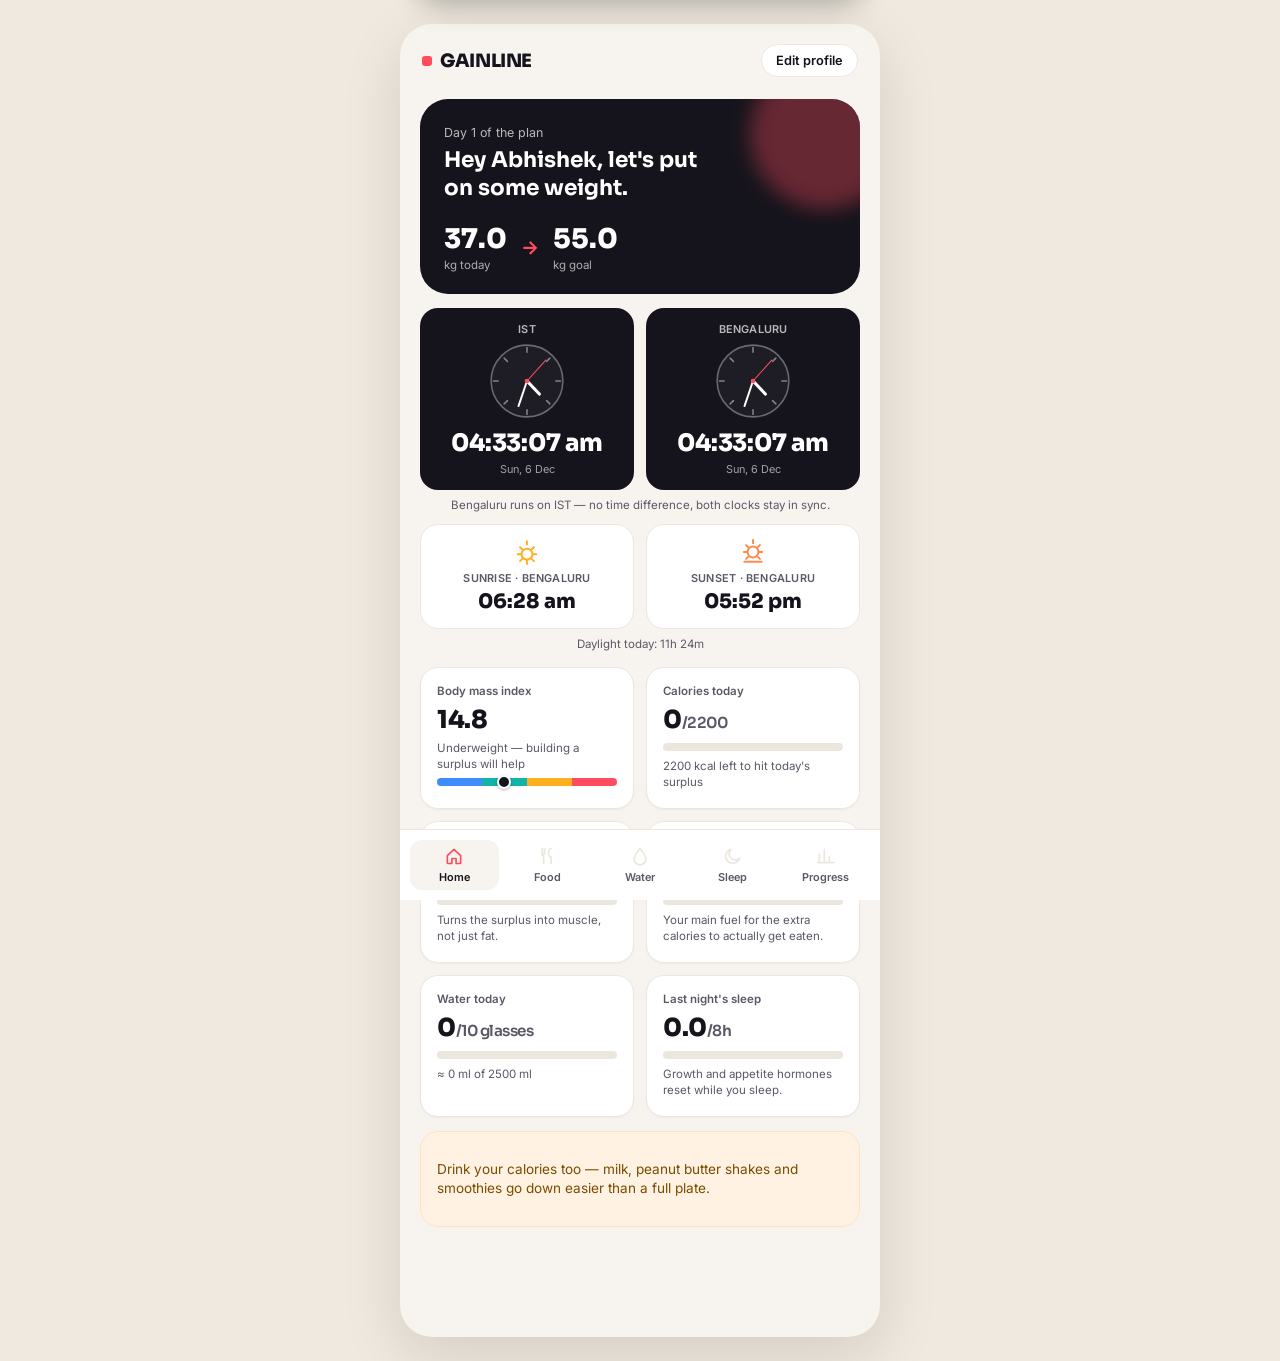
==== index.html @ 3b5839eb "Add files via upload" ====
<!DOCTYPE html>
<html lang="en">
<head>
<meta charset="UTF-8">
<meta name="viewport" content="width=device-width, initial-scale=1.0">
<meta name="theme-color" content="#15141c">
<meta name="description" content="GAINLINE — a weight gain, food, water and sleep tracker.">
<title>GAINLINE — Abhishek's Bulk Up Plan</title>
<link rel="manifest" href="manifest.json">
<link rel="icon" href="icons/icon-192.png">
<link rel="apple-touch-icon" href="icons/icon-192.png">
<link rel="preconnect" href="https://fonts.googleapis.com">
<link href="https://fonts.googleapis.com/css2?family=Sora:wght@400;600;700;800&family=Inter:wght@400;500;600;700&display=swap" rel="stylesheet">
<link rel="stylesheet" href="style.css">
</head>
<body>

<div class="app">

  <!-- Alarm ringing banner -->
  <div class="alarm-toast" id="alarmToast">
    <span id="alarmToastText">Reminder</span>
    <button id="alarmToastDismiss">Dismiss</button>
  </div>

  <!-- Top bar -->
  <header class="topbar">
    <div class="brand">
      <span class="brand-mark">GAINLINE</span>
    </div>
    <button class="edit-profile-btn" id="editProfileBtn" aria-label="Edit profile">Edit profile</button>
  </header>

  <main class="screens">

    <!-- ============ DASHBOARD ============ -->
    <section class="screen active" id="screen-dashboard">

      <div class="hero">
        <div class="hero-text">
          <p class="hero-eyebrow-free">Day <span id="dayStreak">1</span> of the plan</p>
          <h1 id="heroName">Hey Abhishek, let's put on some weight.</h1>
        </div>
        <div class="hero-stat-block">
          <div class="hero-stat">
            <span class="hero-stat-value" id="currentWeightHero">37.0</span>
            <span class="hero-stat-unit">kg today</span>
          </div>
          <div class="hero-stat-arrow">→</div>
          <div class="hero-stat">
            <span class="hero-stat-value" id="targetWeightHero">55.0</span>
            <span class="hero-stat-unit">kg goal</span>
          </div>
        </div>
      </div>

      <div class="clock-row">
        <div class="clock-card">
          <p class="clock-label">IST</p>
          <svg viewBox="0 0 100 100" class="clock-face" id="clockFaceIST">
            <circle cx="50" cy="50" r="46" class="clock-face-ring"/>
            <g class="clock-ticks">
              <line x1="50" y1="7" x2="50" y2="13"/><line x1="50" y1="87" x2="50" y2="93"/>
              <line x1="7" y1="50" x2="13" y2="50"/><line x1="87" y1="50" x2="93" y2="50"/>
              <line x1="20.7" y1="20.7" x2="24.9" y2="24.9"/><line x1="75.1" y1="75.1" x2="79.3" y2="79.3"/>
              <line x1="79.3" y1="20.7" x2="75.1" y2="24.9"/><line x1="24.9" y1="75.1" x2="20.7" y2="79.3"/>
            </g>
            <line x1="50" y1="50" x2="50" y2="27" class="clock-hand clock-hand-hour" id="hourIST"/>
            <line x1="50" y1="50" x2="50" y2="16" class="clock-hand clock-hand-min" id="minIST"/>
            <line x1="50" y1="50" x2="50" y2="14" class="clock-hand clock-hand-sec" id="secIST"/>
            <circle cx="50" cy="50" r="3" class="clock-center"/>
          </svg>
          <p class="clock-value" id="clockIST">--:--:--</p>
          <p class="clock-date" id="clockISTDate">—</p>
        </div>
        <div class="clock-card">
          <p class="clock-label">Bengaluru</p>
          <svg viewBox="0 0 100 100" class="clock-face" id="clockFaceBLR">
            <circle cx="50" cy="50" r="46" class="clock-face-ring"/>
            <g class="clock-ticks">
              <line x1="50" y1="7" x2="50" y2="13"/><line x1="50" y1="87" x2="50" y2="93"/>
              <line x1="7" y1="50" x2="13" y2="50"/><line x1="87" y1="50" x2="93" y2="50"/>
              <line x1="20.7" y1="20.7" x2="24.9" y2="24.9"/><line x1="75.1" y1="75.1" x2="79.3" y2="79.3"/>
              <line x1="79.3" y1="20.7" x2="75.1" y2="24.9"/><line x1="24.9" y1="75.1" x2="20.7" y2="79.3"/>
            </g>
            <line x1="50" y1="50" x2="50" y2="27" class="clock-hand clock-hand-hour" id="hourBLR"/>
            <line x1="50" y1="50" x2="50" y2="16" class="clock-hand clock-hand-min" id="minBLR"/>
            <line x1="50" y1="50" x2="50" y2="14" class="clock-hand clock-hand-sec" id="secBLR"/>
            <circle cx="50" cy="50" r="3" class="clock-center"/>
          </svg>
          <p class="clock-value" id="clockBLR">--:--:--</p>
          <p class="clock-date" id="clockBLRDate">—</p>
        </div>
      </div>
      <p class="clock-note">Bengaluru runs on IST — no time difference, both clocks stay in sync.</p>

      <div class="sun-row">
        <div class="sun-card">
          <svg viewBox="0 0 24 24" class="sun-icon-svg sun-icon-rise" aria-hidden="true">
            <circle cx="12" cy="14" r="5"/>
            <line x1="12" y1="2" x2="12" y2="5"/><line x1="12" y1="20" x2="12" y2="23"/>
            <line x1="3.5" y1="14" x2="6.5" y2="14"/><line x1="17.5" y1="14" x2="20.5" y2="14"/>
            <line x1="5.6" y1="7.6" x2="7.7" y2="9.7"/><line x1="16.3" y1="18.3" x2="18.4" y2="20.4"/>
            <line x1="18.4" y1="7.6" x2="16.3" y2="9.7"/><line x1="7.7" y1="18.3" x2="5.6" y2="20.4"/>
          </svg>
          <p class="sun-label">Sunrise · Bengaluru</p>
          <p class="sun-value" id="sunriseValue">--:--</p>
        </div>
        <div class="sun-card">
          <svg viewBox="0 0 24 24" class="sun-icon-svg sun-icon-set" aria-hidden="true">
            <circle cx="12" cy="12" r="5"/>
            <line x1="12" y1="1" x2="12" y2="4"/>
            <line x1="3.5" y1="12" x2="6.5" y2="12"/><line x1="17.5" y1="12" x2="20.5" y2="12"/>
            <line x1="5.6" y1="5.6" x2="7.7" y2="7.7"/><line x1="16.3" y1="16.3" x2="18.4" y2="18.4"/>
            <line x1="18.4" y1="5.6" x2="16.3" y2="7.7"/><line x1="7.7" y1="16.3" x2="5.6" y2="18.4"/>
            <line x1="4" y1="21" x2="20" y2="21"/>
          </svg>
          <p class="sun-label">Sunset · Bengaluru</p>
          <p class="sun-value" id="sunsetValue">--:--</p>
        </div>
      </div>
      <p class="clock-note">Daylight today: <span id="daylightLength">--</span></p>

      <div class="card-grid">

        <div class="card card-bmi">
          <p class="card-label">Body mass index</p>
          <p class="card-big" id="bmiValue">14.8</p>
          <p class="card-sub" id="bmiCategory">Underweight — building a surplus will help</p>
          <div class="bmi-scale">
            <div class="bmi-scale-marker" id="bmiScaleMarker"></div>
          </div>
        </div>

        <div class="card card-calories">
          <p class="card-label">Calories today</p>
          <p class="card-big"><span id="caloriesEatenToday">0</span><span class="card-big-of">/<span id="calorieGoalDisplay">2300</span></span></p>
          <div class="progress-track">
            <div class="progress-fill fill-coral" id="calorieProgressFill"></div>
          </div>
          <p class="card-sub" id="calorieRemainingText">2300 kcal left to hit today's surplus</p>
        </div>

        <div class="card card-protein">
          <p class="card-label">Protein today</p>
          <p class="card-big"><span id="proteinEatenToday">0</span><span class="card-big-of">/<span id="proteinGoalDisplay">67</span>g</span></p>
          <div class="progress-track">
            <div class="progress-fill fill-yellow" id="proteinProgressFill"></div>
          </div>
          <p class="card-sub">Turns the surplus into muscle, not just fat.</p>
        </div>

        <div class="card card-carbs">
          <p class="card-label">Carbs today</p>
          <p class="card-big"><span id="carbsEatenToday">0</span><span class="card-big-of">/<span id="carbsGoalDisplay">150</span>g</span></p>
          <div class="progress-track">
            <div class="progress-fill fill-blue" id="carbsProgressFill"></div>
          </div>
          <p class="card-sub">Your main fuel for the extra calories to actually get eaten.</p>
        </div>

        <div class="card card-water">
          <p class="card-label">Water today</p>
          <p class="card-big"><span id="waterCountToday">0</span><span class="card-big-of">/<span id="waterGoalDisplay">10</span> glasses</span></p>
          <div class="progress-track">
            <div class="progress-fill fill-teal" id="waterProgressFill"></div>
          </div>
          <p class="card-sub">≈ <span id="waterMlToday">0</span> ml of <span id="waterGoalMl">2500</span> ml</p>
        </div>

        <div class="card card-sleep">
          <p class="card-label">Last night's sleep</p>
          <p class="card-big"><span id="sleepHoursToday">0.0</span><span class="card-big-of">/<span id="sleepGoalDisplay">8</span>h</span></p>
          <div class="progress-track">
            <div class="progress-fill fill-purple" id="sleepProgressFill"></div>
          </div>
          <p class="card-sub">Growth and appetite hormones reset while you sleep.</p>
        </div>

      </div>

      <div class="tip-strip" id="tipStrip">
        <p id="tipText">Small appetite, frequent plate: aim for 5–6 smaller meals instead of 3 big ones today.</p>
      </div>

    </section>

    <!-- ============ FOOD ============ -->
    <section class="screen" id="screen-food">
      <h2 class="screen-title">Food tracker</h2>
      <p class="screen-sub">Log every meal and snack — surplus adds up in small bites.</p>

      <form class="log-form" id="foodForm">
        <input type="text" id="foodName" placeholder="What did you eat?" required maxlength="60">
        <div class="log-form-row">
          <input type="number" id="foodCalories" placeholder="Calories" min="0" required>
          <input type="number" id="foodProtein" placeholder="Protein (g)" min="0">
          <input type="number" id="foodCarbs" placeholder="Carbs (g)" min="0">
        </div>
        <button type="submit" class="btn-primary">Add to today's log</button>
      </form>

      <div class="progress-track big-track">
        <div class="progress-fill fill-coral" id="foodScreenProgressFill"></div>
      </div>
      <p class="screen-progress-label"><span id="foodScreenEaten">0</span> of <span id="foodScreenGoal">2300</span> kcal · <span id="foodScreenProtein">0</span>g protein · <span id="foodScreenCarbs">0</span>g carbs</p>

      <ul class="entry-list" id="foodEntryList">
        <li class="empty-state">Nothing logged yet today. Add your first meal above.</li>
      </ul>

      <div class="alarm-block">
        <div class="alarm-block-head">
          <h3>Meal reminder</h3>
          <label class="switch">
            <input type="checkbox" id="foodAlarmEnabled">
            <span class="switch-track"></span>
          </label>
        </div>
        <p class="alarm-block-sub">Get a nudge if you haven't logged a meal in a while.</p>
        <input type="time" id="foodAlarmTime" class="alarm-time-input">
      </div>
    </section>

    <!-- ============ WATER ============ -->
    <section class="screen" id="screen-water">
      <h2 class="screen-title">Water tracker</h2>
      <p class="screen-sub">One glass = 250 ml. Tap to log as you drink.</p>

      <div class="water-dial">
        <svg viewBox="0 0 200 200" class="water-ring">
          <circle cx="100" cy="100" r="88" class="water-ring-track"/>
          <circle cx="100" cy="100" r="88" class="water-ring-fill" id="waterRingFill"/>
        </svg>
        <div class="water-dial-center">
          <span class="water-dial-count" id="waterDialCount">0</span>
          <span class="water-dial-goal">of <span id="waterDialGoal">10</span> glasses</span>
        </div>
      </div>

      <div class="water-buttons">
        <button class="btn-round" id="waterMinus" aria-label="Remove a glass">–</button>
        <button class="btn-primary btn-water-add" id="waterPlus">+ Add a glass</button>
        <button class="btn-round" id="waterUndo" aria-label="Undo last">↺</button>
      </div>

      <div class="glass-grid" id="glassGrid"></div>

      <div class="alarm-block">
        <div class="alarm-block-head">
          <h3>Water reminder</h3>
          <label class="switch">
            <input type="checkbox" id="waterAlarmEnabled">
            <span class="switch-track"></span>
          </label>
        </div>
        <p class="alarm-block-sub">Repeats every N hours while the app is open.</p>
        <div class="log-form-row">
          <input type="number" id="waterAlarmInterval" class="alarm-time-input" min="1" max="6" value="2">
          <span class="alarm-suffix">hours</span>
        </div>
      </div>
    </section>

    <!-- ============ SLEEP ============ -->
    <section class="screen" id="screen-sleep">
      <h2 class="screen-title">Sleep tracker</h2>
      <p class="screen-sub">Log last night's sleep — recovery drives appetite and growth.</p>

      <form class="log-form log-form-inline" id="sleepForm">
        <input type="time" id="sleepBedtime" required>
        <input type="time" id="sleepWaketime" required>
        <button type="submit" class="btn-primary">Log</button>
      </form>

      <div class="progress-track big-track">
        <div class="progress-fill fill-purple" id="sleepScreenProgressFill"></div>
      </div>
      <p class="screen-progress-label"><span id="sleepScreenHours">0.0</span>h of <span id="sleepScreenGoal">8</span>h goal — last night</p>

      <ul class="entry-list" id="sleepEntryList"></ul>

      <div class="alarm-block">
        <div class="alarm-block-head">
          <h3>Bedtime alarm</h3>
          <label class="switch">
            <input type="checkbox" id="bedtimeAlarmEnabled">
            <span class="switch-track"></span>
          </label>
        </div>
        <input type="time" id="bedtimeAlarmTime" class="alarm-time-input">
      </div>

      <div class="alarm-block">
        <div class="alarm-block-head">
          <h3>Wake alarm</h3>
          <label class="switch">
            <input type="checkbox" id="wakeAlarmEnabled">
            <span class="switch-track"></span>
          </label>
        </div>
        <input type="time" id="wakeAlarmTime" class="alarm-time-input">
      </div>
    </section>

    <!-- ============ PROGRESS ============ -->
    <section class="screen" id="screen-progress">
      <h2 class="screen-title">Weight progress</h2>
      <p class="screen-sub">Weigh in first thing in the morning, same conditions each time.</p>

      <form class="log-form log-form-inline" id="weightForm">
        <input type="number" id="weightInput" placeholder="Today's weight (kg)" step="0.1" min="20" max="200" required>
        <button type="submit" class="btn-primary">Log weight</button>
      </form>

      <div class="chart-card">
        <svg viewBox="0 0 320 160" class="weight-chart" id="weightChart"></svg>
      </div>

      <div class="progress-summary" id="progressSummary"></div>

      <ul class="entry-list" id="weightEntryList"></ul>
    </section>

  </main>

  <nav class="bottomnav">
    <button class="nav-item active" data-screen="dashboard">
      <svg class="nav-icon" viewBox="0 0 24 24"><path d="M4 11.5 12 4l8 7.5V20a1 1 0 0 1-1 1h-4.5v-6h-5v6H5a1 1 0 0 1-1-1z"/></svg>
      <span>Home</span>
    </button>
    <button class="nav-item" data-screen="food">
      <svg class="nav-icon" viewBox="0 0 24 24"><path d="M6 3v7a2 2 0 0 0 2 2v9M6 3v7M9 3v7M6 10h3M17 3c-1.7 0-3 2-3 5s1.3 5 3 5v8"/></svg>
      <span>Food</span>
    </button>
    <button class="nav-item" data-screen="water">
      <svg class="nav-icon" viewBox="0 0 24 24"><path d="M12 3S5 11 5 15.5A7 7 0 0 0 19 15.5C19 11 12 3 12 3Z"/></svg>
      <span>Water</span>
    </button>
    <button class="nav-item" data-screen="sleep">
      <svg class="nav-icon" viewBox="0 0 24 24"><path d="M20 14.5A8.5 8.5 0 1 1 9.5 4a7 7 0 0 0 10.5 10.5Z"/></svg>
      <span>Sleep</span>
    </button>
    <button class="nav-item" data-screen="progress">
      <svg class="nav-icon" viewBox="0 0 24 24"><path d="M4 20V10M10 20V4M16 20v-7M22 20H2"/></svg>
      <span>Progress</span>
    </button>
  </nav>

</div>

<!-- ============ EDIT PROFILE MODAL ============ -->
<div class="modal-backdrop" id="modalBackdrop">
  <div class="modal">
    <h3>Edit your profile</h3>
    <form id="profileForm">
      <label>Name
        <input type="text" id="pName" required>
      </label>
      <label>Age
        <input type="number" id="pAge" min="10" max="100" required>
      </label>
      <label>Height (cm)
        <input type="number" id="pHeight" min="100" max="230" required>
      </label>
      <label>Current weight (kg)
        <input type="number" id="pWeight" step="0.1" min="20" max="200" required>
      </label>
      <label>Target weight (kg)
        <input type="number" id="pTarget" step="0.1" min="20" max="200" required>
      </label>
      <label>Sleep goal (hours)
        <input type="number" id="pSleepGoal" step="0.5" min="4" max="12" required>
      </label>
      <label>Activity level
        <select id="pActivity">
          <option value="1.2">Sedentary — desk job, little exercise</option>
          <option value="1.375" selected>Light — a few gym sessions a week</option>
          <option value="1.55">Moderate — training most days</option>
        </select>
      </label>
      <div class="modal-actions">
        <button type="button" class="btn-secondary" id="cancelProfileBtn">Cancel</button>
        <button type="submit" class="btn-primary">Save</button>
      </div>
    </form>
  </div>
</div>

<script src="app.js"></script>
</body>
</html>
---- style.css ----
/* ===== Tokens ===== */
:root{
  --ink:#15141c;
  --ink-soft:#5a5866;
  --paper:#f7f4ef;
  --card:#ffffff;
  --coral:#ff4d5e;
  --coral-dark:#e23349;
  --yellow:#ffb020;
  --teal:#12b3a8;
  --line:#ece7de;
  --radius-lg:28px;
  --radius-md:18px;
  --radius-sm:12px;
  --shadow-card: 0 1px 2px rgba(21,20,28,.04);
  font-size:16px;
}

*{box-sizing:border-box;}
html,body{margin:0;padding:0;}
body{
  background:var(--paper);
  color:var(--ink);
  font-family:'Inter',sans-serif;
  -webkit-font-smoothing:antialiased;
}
h1,h2,h3{font-family:'Sora',sans-serif;margin:0;}
button{font-family:inherit;cursor:pointer;}
input,select{font-family:inherit;}

.app{
  max-width:480px;
  margin:0 auto;
  min-height:100vh;
  background:var(--paper);
  display:flex;
  flex-direction:column;
  position:relative;
}

/* ===== Top bar ===== */
.topbar{
  display:flex;
  align-items:center;
  justify-content:space-between;
  padding:20px 22px 8px;
}
.brand-mark{
  font-family:'Sora',sans-serif;
  font-weight:800;
  font-size:1.15rem;
  letter-spacing:-0.02em;
  color:var(--ink);
}
.brand-mark::before{
  content:"";
  display:inline-block;
  width:10px;height:10px;
  background:var(--coral);
  border-radius:3px;
  margin-right:8px;
  transform:translateY(-1px);
}
.edit-profile-btn{
  background:var(--card);
  border:1px solid var(--line);
  color:var(--ink);
  font-size:.8rem;
  font-weight:600;
  padding:8px 14px;
  border-radius:999px;
}

/* ===== Screens ===== */
.screens{flex:1;padding:8px 20px 110px;}
.screen{display:none;}
.screen.active{display:block;animation:fadeIn .25s ease;}
@keyframes fadeIn{from{opacity:0;transform:translateY(6px);}to{opacity:1;transform:translateY(0);}}

.screen-title{font-size:1.5rem;font-weight:700;letter-spacing:-0.02em;margin-top:14px;}
.screen-sub{color:var(--ink-soft);font-size:.9rem;margin:6px 0 18px;line-height:1.4;}

/* ===== Hero ===== */
.hero{
  background:var(--ink);
  color:#fff;
  border-radius:var(--radius-lg);
  padding:26px 24px 22px;
  margin-top:6px;
  position:relative;
  overflow:hidden;
}
.hero::after{
  content:"";
  position:absolute;
  right:-40px;top:-40px;
  width:150px;height:150px;
  background:var(--coral);
  border-radius:50%;
  opacity:.35;
  filter:blur(10px);
}
.hero-eyebrow-free{
  font-size:.78rem;
  color:#ffffffb3;
  margin:0 0 6px;
}
.hero-text h1{
  font-size:1.35rem;
  line-height:1.3;
  font-weight:700;
  max-width:260px;
  position:relative;
}
.hero-stat-block{
  display:flex;
  align-items:center;
  gap:14px;
  margin-top:20px;
  position:relative;
}
.hero-stat{display:flex;flex-direction:column;}
.hero-stat-value{font-family:'Sora',sans-serif;font-size:1.7rem;font-weight:800;}
.hero-stat-unit{font-size:.72rem;color:#ffffffa6;margin-top:2px;}
.hero-stat-arrow{color:var(--coral);font-size:1.2rem;font-weight:700;}

/* ===== Card grid ===== */
.card-grid{
  display:grid;
  grid-template-columns:1fr 1fr;
  gap:12px;
  margin-top:16px;
}
.card{
  background:var(--card);
  border-radius:var(--radius-md);
  padding:16px 16px 18px;
  box-shadow:var(--shadow-card);
  border:1px solid var(--line);
}
.card-label{font-size:.72rem;color:var(--ink-soft);font-weight:600;margin:0 0 6px;}
.card-big{
  font-family:'Sora',sans-serif;
  font-size:1.55rem;
  font-weight:800;
  margin:0 0 6px;
  letter-spacing:-0.02em;
}
.card-big-of{font-size:.95rem;font-weight:600;color:var(--ink-soft);}
.card-sub{font-size:.72rem;color:var(--ink-soft);margin:0;line-height:1.35;}

.progress-track{
  height:8px;
  background:var(--line);
  border-radius:99px;
  overflow:hidden;
  margin:8px 0 8px;
}
.progress-fill{height:100%;border-radius:99px;width:0%;transition:width .4s ease;}
.fill-coral{background:var(--coral);}
.fill-yellow{background:var(--yellow);}
.fill-teal{background:var(--teal);}

.bmi-scale{
  position:relative;
  height:8px;
  border-radius:99px;
  background:linear-gradient(90deg,#3f8cff 0 25%, var(--teal) 25% 50%, var(--yellow) 50% 75%, var(--coral) 75% 100%);
  margin-top:6px;
}
.bmi-scale-marker{
  position:absolute;
  top:-3px;
  width:14px;height:14px;
  background:var(--ink);
  border:2px solid #fff;
  border-radius:50%;
  transform:translateX(-50%);
  box-shadow:0 1px 3px rgba(0,0,0,.3);
}

.tip-strip{
  margin-top:14px;
  background:#fff2e2;
  border:1px solid #ffe3bd;
  border-radius:var(--radius-md);
  padding:14px 16px;
  font-size:.85rem;
  color:#7a4c00;
  line-height:1.4;
}

/* ===== Forms ===== */
.log-form{
  background:var(--card);
  border:1px solid var(--line);
  border-radius:var(--radius-md);
  padding:16px;
  display:flex;
  flex-direction:column;
  gap:10px;
  margin-bottom:8px;
}
.log-form-inline{flex-direction:row;align-items:stretch;}
.log-form-row{display:flex;gap:10px;}
.log-form input, .log-form select{
  border:1px solid var(--line);
  background:var(--paper);
  border-radius:var(--radius-sm);
  padding:12px 14px;
  font-size:.9rem;
  color:var(--ink);
  width:100%;
}
.log-form input:focus, .log-form select:focus{outline:2px solid var(--coral);outline-offset:1px;}

.btn-primary{
  background:var(--ink);
  color:#fff;
  border:none;
  border-radius:999px;
  padding:13px 20px;
  font-weight:700;
  font-size:.9rem;
  transition:transform .12s ease, background .12s ease;
}
.btn-primary:hover{background:var(--coral-dark);}
.btn-primary:active{transform:scale(.97);}
.btn-secondary{
  background:transparent;
  border:1px solid var(--line);
  color:var(--ink);
  border-radius:999px;
  padding:13px 20px;
  font-weight:600;
  font-size:.9rem;
}

.screen-progress-label{font-size:.78rem;color:var(--ink-soft);margin:0 0 18px;}
.big-track{height:10px;}

/* ===== Entry list ===== */
.entry-list{list-style:none;margin:0;padding:0;display:flex;flex-direction:column;gap:8px;}
.entry-row{
  background:var(--card);
  border:1px solid var(--line);
  border-radius:var(--radius-sm);
  padding:12px 14px;
  display:flex;
  align-items:center;
  justify-content:space-between;
}
.entry-name{font-weight:600;font-size:.88rem;}
.entry-meta{font-size:.75rem;color:var(--ink-soft);margin-top:2px;}
.entry-remove{
  background:none;border:none;color:var(--ink-soft);font-size:1.1rem;
  padding:4px 8px;line-height:1;
}
.entry-remove:hover{color:var(--coral);}
.empty-state{
  text-align:center;
  color:var(--ink-soft);
  font-size:.85rem;
  padding:28px 10px;
  border:1px dashed var(--line);
  border-radius:var(--radius-md);
}

/* ===== Water screen ===== */
.water-dial{
  position:relative;
  width:200px;height:200px;
  margin:14px auto 20px;
}
.water-ring{width:100%;height:100%;transform:rotate(-90deg);}
.water-ring-track{fill:none;stroke:var(--line);stroke-width:14;}
.water-ring-fill{
  fill:none;stroke:var(--teal);stroke-width:14;stroke-linecap:round;
  stroke-dasharray:552.9;
  stroke-dashoffset:552.9;
  transition:stroke-dashoffset .4s ease;
}
.water-dial-center{
  position:absolute;inset:0;
  display:flex;flex-direction:column;align-items:center;justify-content:center;
}
.water-dial-count{font-family:'Sora',sans-serif;font-size:2.4rem;font-weight:800;}
.water-dial-goal{font-size:.8rem;color:var(--ink-soft);}

.water-buttons{
  display:flex;align-items:center;gap:10px;
  margin-bottom:20px;
}
.btn-round{
  width:46px;height:46px;flex:none;
  border-radius:50%;
  border:1px solid var(--line);
  background:var(--card);
  font-size:1.2rem;
  font-weight:700;
  color:var(--ink);
}
.btn-water-add{flex:1;background:var(--teal);}
.btn-water-add:hover{background:#0e968c;}

.glass-grid{
  display:grid;
  grid-template-columns:repeat(5,1fr);
  gap:8px;
}
.glass-cell{
  aspect-ratio:1;
  border-radius:10px;
  border:1.5px solid var(--line);
  background:var(--card);
}
.glass-cell.filled{
  background:var(--teal);
  border-color:var(--teal);
}

/* ===== Progress screen ===== */
.chart-card{
  background:var(--card);
  border:1px solid var(--line);
  border-radius:var(--radius-md);
  padding:14px;
  margin-bottom:14px;
}
.weight-chart{width:100%;height:auto;display:block;}
.progress-summary{
  display:flex;
  gap:10px;
  margin-bottom:16px;
}
.summary-pill{
  flex:1;
  background:var(--card);
  border:1px solid var(--line);
  border-radius:var(--radius-sm);
  padding:12px;
  text-align:center;
}
.summary-pill .val{font-family:'Sora',sans-serif;font-weight:800;font-size:1.1rem;display:block;}
.summary-pill .lab{font-size:.68rem;color:var(--ink-soft);}

/* ===== Bottom nav ===== */
.bottomnav{
  position:fixed;
  bottom:0;left:0;right:0;
  max-width:480px;
  margin:0 auto;
  background:var(--card);
  border-top:1px solid var(--line);
  display:flex;
  padding:10px 10px calc(10px + env(safe-area-inset-bottom));
  gap:4px;
}
.nav-item{
  flex:1;
  background:none;
  border:none;
  display:flex;
  flex-direction:column;
  align-items:center;
  gap:4px;
  padding:6px 0;
  color:var(--ink-soft);
  font-size:.68rem;
  font-weight:600;
  border-radius:var(--radius-sm);
}
.nav-item .nav-icon{width:20px;height:20px;fill:none;stroke:var(--line);stroke-width:2;stroke-linecap:round;stroke-linejoin:round;}
.nav-item.active{color:var(--ink);background:var(--paper);}
.nav-item.active .nav-icon{stroke:var(--coral);}

/* ===== Modal ===== */
.modal-backdrop{
  position:fixed;inset:0;
  background:rgba(21,20,28,.5);
  display:none;
  align-items:flex-end;
  justify-content:center;
  z-index:50;
}
.modal-backdrop.open{display:flex;}
.modal{
  background:#fff;
  width:100%;
  max-width:480px;
  border-radius:24px 24px 0 0;
  padding:24px 22px 30px;
  max-height:88vh;
  overflow-y:auto;
}
.modal h3{font-size:1.15rem;margin-bottom:16px;}
.modal form{display:flex;flex-direction:column;gap:12px;}
.modal label{
  font-size:.75rem;
  font-weight:600;
  color:var(--ink-soft);
  display:flex;
  flex-direction:column;
  gap:5px;
}
.modal input, .modal select{
  border:1px solid var(--line);
  border-radius:var(--radius-sm);
  padding:11px 13px;
  font-size:.9rem;
  color:var(--ink);
}
.modal-actions{display:flex;gap:10px;margin-top:6px;}
.modal-actions .btn-secondary,.modal-actions .btn-primary{flex:1;}

@media (min-width:520px){
  .app{margin-top:24px;margin-bottom:24px;border-radius:32px;box-shadow:0 20px 60px rgba(21,20,28,.12);min-height:auto;overflow:hidden;}
  body{display:flex;justify-content:center;background:#efe9df;}
}

/* ===== Clock ===== */
.clock-row{
  display:grid;
  grid-template-columns:1fr 1fr;
  gap:12px;
  margin-top:14px;
}
.clock-card{
  background:var(--ink);
  color:#fff;
  border-radius:var(--radius-md);
  padding:14px 16px;
  text-align:center;
}
.clock-label{font-size:.68rem;color:#ffffffb3;margin:0 0 6px;font-weight:600;letter-spacing:.02em;text-transform:uppercase;}
.clock-value{font-family:'Sora',sans-serif;font-size:1.5rem;font-weight:800;margin:0;letter-spacing:-0.01em;}
.clock-date{font-size:.68rem;color:#ffffff99;margin:4px 0 0;}
.clock-note{
  font-size:.72rem;
  color:var(--ink-soft);
  text-align:center;
  margin:8px 0 0;
}

/* extra fills */
.fill-blue{background:#3f8cff;}
.fill-purple{background:#8b5cf6;}

/* ===== Alarm settings block ===== */
.alarm-block{
  background:var(--card);
  border:1px solid var(--line);
  border-radius:var(--radius-md);
  padding:16px;
  margin-top:14px;
}
.alarm-block-head{
  display:flex;
  align-items:center;
  justify-content:space-between;
}
.alarm-block-head h3{font-size:.95rem;font-weight:700;}
.alarm-block-sub{font-size:.75rem;color:var(--ink-soft);margin:6px 0 12px;}
.alarm-time-input{
  border:1px solid var(--line);
  background:var(--paper);
  border-radius:var(--radius-sm);
  padding:11px 13px;
  font-size:.9rem;
  color:var(--ink);
  width:100%;
  margin-top:10px;
}
.alarm-suffix{
  display:flex;
  align-items:center;
  font-size:.8rem;
  color:var(--ink-soft);
  white-space:nowrap;
  padding-right:4px;
}

/* Toggle switch */
.switch{position:relative;display:inline-block;width:44px;height:26px;flex:none;}
.switch input{opacity:0;width:0;height:0;}
.switch-track{
  position:absolute;inset:0;
  background:var(--line);
  border-radius:99px;
  transition:background .2s ease;
  cursor:pointer;
}
.switch-track::before{
  content:"";
  position:absolute;
  height:20px;width:20px;
  left:3px;top:3px;
  background:#fff;
  border-radius:50%;
  transition:transform .2s ease;
  box-shadow:0 1px 3px rgba(0,0,0,.25);
}
.switch input:checked + .switch-track{background:var(--teal);}
.switch input:checked + .switch-track::before{transform:translateX(18px);}

/* ===== Alarm toast ===== */
.alarm-toast{
  position:fixed;
  top:14px;left:50%;
  transform:translateX(-50%) translateY(-140%);
  max-width:440px;
  width:calc(100% - 32px);
  background:var(--ink);
  color:#fff;
  border-radius:var(--radius-md);
  padding:14px 16px;
  display:flex;
  align-items:center;
  justify-content:space-between;
  gap:12px;
  box-shadow:0 12px 30px rgba(0,0,0,.3);
  z-index:100;
  transition:transform .3s ease;
  border-left:4px solid var(--coral);
}
.alarm-toast.show{transform:translateX(-50%) translateY(0);}
.alarm-toast span{font-size:.85rem;font-weight:600;}
.alarm-toast button{
  background:var(--coral);
  color:#fff;
  border:none;
  border-radius:99px;
  padding:8px 14px;
  font-size:.75rem;
  font-weight:700;
  flex:none;
}

/* ===== Sun timings ===== */
.sun-row{
  display:grid;
  grid-template-columns:1fr 1fr;
  gap:12px;
  margin-top:12px;
}
.sun-card{
  background:var(--card);
  border:1px solid var(--line);
  border-radius:var(--radius-md);
  padding:14px 16px;
  text-align:center;
}
.sun-icon{font-size:1.2rem;margin:0 0 4px;}
.sun-label{font-size:.68rem;color:var(--ink-soft);font-weight:600;margin:0 0 4px;text-transform:uppercase;letter-spacing:.02em;}
.sun-value{font-family:'Sora',sans-serif;font-size:1.25rem;font-weight:800;margin:0;color:var(--ink);}

/* ===== Analog clock faces ===== */
.clock-face{width:78px;height:78px;margin:2px auto 8px;display:block;}
.clock-face-ring{fill:rgba(255,255,255,.04);stroke:rgba(255,255,255,.35);stroke-width:2;}
.clock-ticks line{stroke:rgba(255,255,255,.45);stroke-width:2;stroke-linecap:round;}
.clock-hand{stroke-linecap:round;transform-origin:50px 50px;}
.clock-hand-hour{stroke:#fff;stroke-width:4;}
.clock-hand-min{stroke:#fff;stroke-width:2.5;}
.clock-hand-sec{stroke:var(--coral);stroke-width:1.4;}
.clock-center{fill:var(--coral);}

/* ===== Sun icons (SVG) ===== */
.sun-icon-svg{
  width:26px;height:26px;
  margin:0 auto 6px;
  display:block;
  fill:none;
  stroke-width:1.8;
  stroke-linecap:round;
}
.sun-icon-rise{stroke:#ffb020;}
.sun-icon-set{stroke:#ff8a4d;}
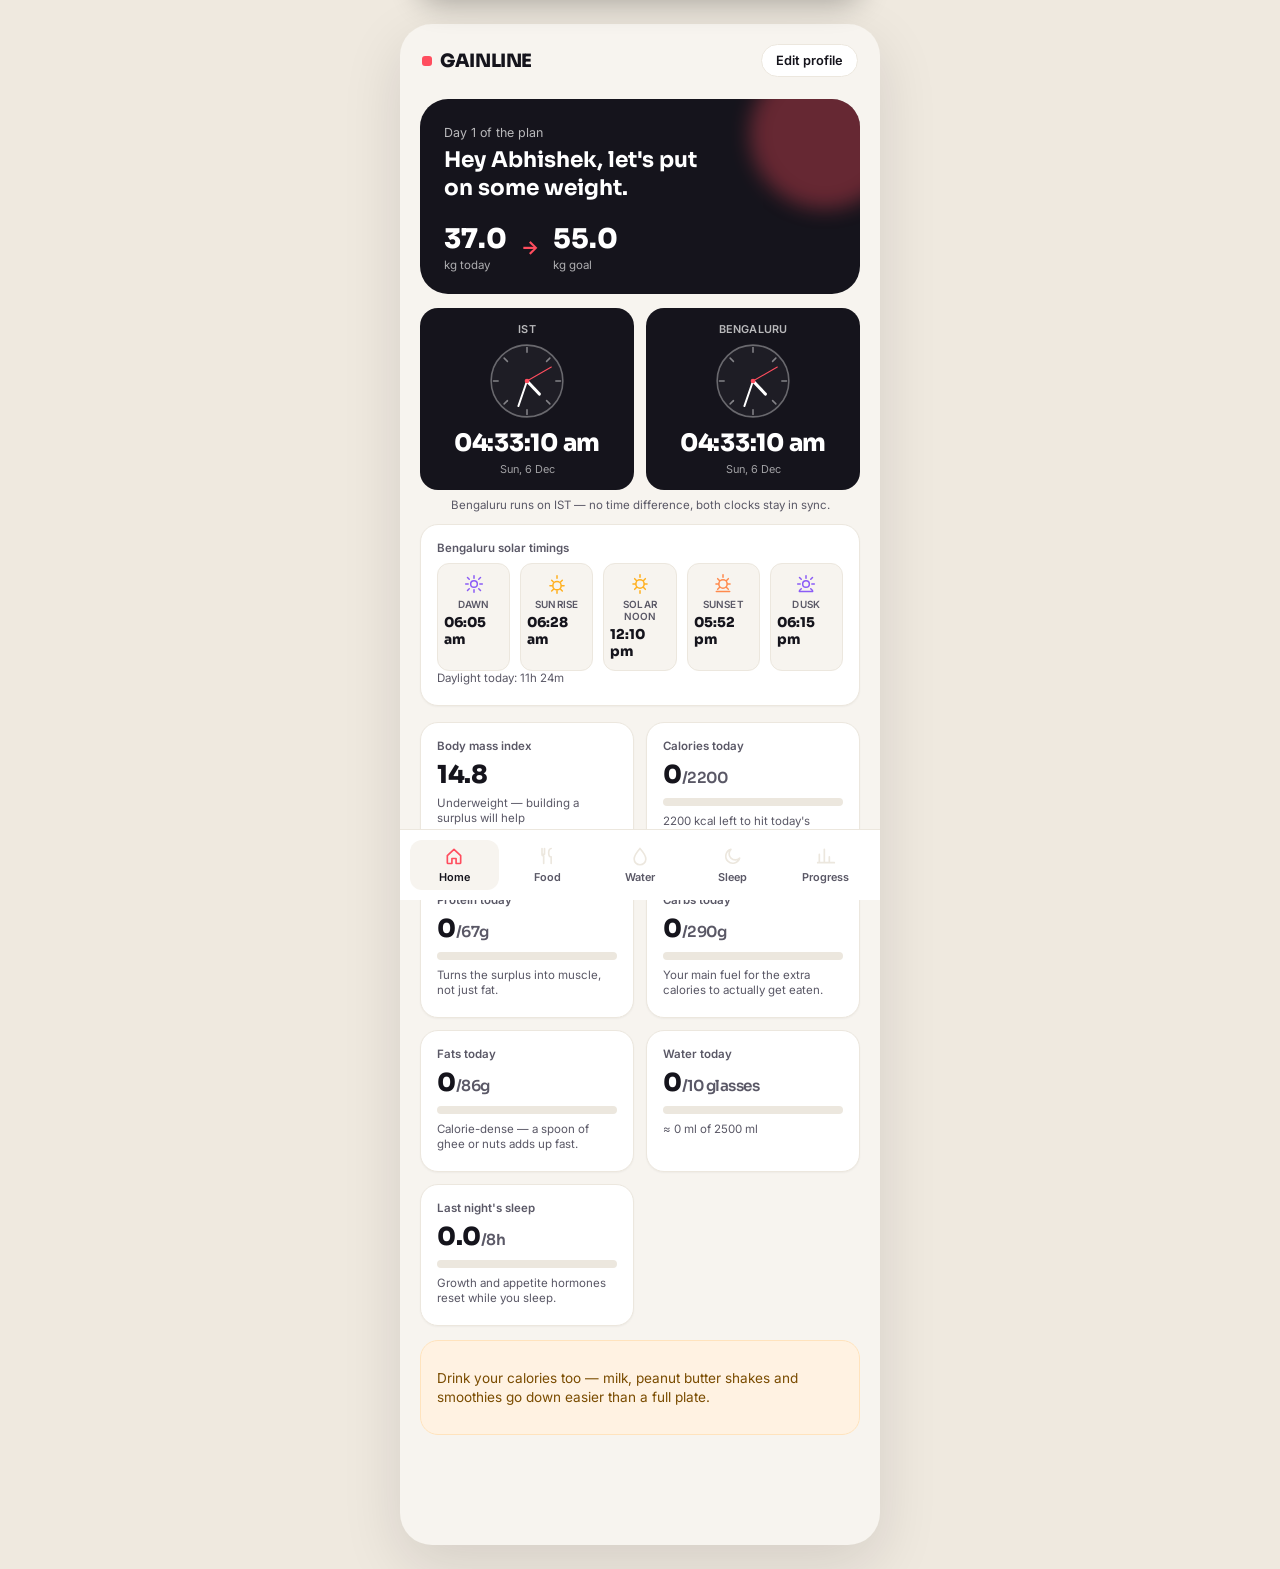
==== commit 54f96836: "Add files via upload" ====
--- a/index.html
+++ b/index.html
@@ -94,32 +94,37 @@
       </div>
       <p class="clock-note">Bengaluru runs on IST — no time difference, both clocks stay in sync.</p>
 
-      <div class="sun-row">
-        <div class="sun-card">
-          <svg viewBox="0 0 24 24" class="sun-icon-svg sun-icon-rise" aria-hidden="true">
-            <circle cx="12" cy="14" r="5"/>
-            <line x1="12" y1="2" x2="12" y2="5"/><line x1="12" y1="20" x2="12" y2="23"/>
-            <line x1="3.5" y1="14" x2="6.5" y2="14"/><line x1="17.5" y1="14" x2="20.5" y2="14"/>
-            <line x1="5.6" y1="7.6" x2="7.7" y2="9.7"/><line x1="16.3" y1="18.3" x2="18.4" y2="20.4"/>
-            <line x1="18.4" y1="7.6" x2="16.3" y2="9.7"/><line x1="7.7" y1="18.3" x2="5.6" y2="20.4"/>
-          </svg>
-          <p class="sun-label">Sunrise · Bengaluru</p>
-          <p class="sun-value" id="sunriseValue">--:--</p>
-        </div>
-        <div class="sun-card">
-          <svg viewBox="0 0 24 24" class="sun-icon-svg sun-icon-set" aria-hidden="true">
-            <circle cx="12" cy="12" r="5"/>
-            <line x1="12" y1="1" x2="12" y2="4"/>
-            <line x1="3.5" y1="12" x2="6.5" y2="12"/><line x1="17.5" y1="12" x2="20.5" y2="12"/>
-            <line x1="5.6" y1="5.6" x2="7.7" y2="7.7"/><line x1="16.3" y1="16.3" x2="18.4" y2="18.4"/>
-            <line x1="18.4" y1="5.6" x2="16.3" y2="7.7"/><line x1="7.7" y1="16.3" x2="5.6" y2="18.4"/>
-            <line x1="4" y1="21" x2="20" y2="21"/>
-          </svg>
-          <p class="sun-label">Sunset · Bengaluru</p>
-          <p class="sun-value" id="sunsetValue">--:--</p>
-        </div>
-      </div>
-      <p class="clock-note">Daylight today: <span id="daylightLength">--</span></p>
+      <div class="card solar-card">
+        <p class="card-label">Bengaluru solar timings</p>
+        <div class="solar-timeline" id="solarTimeline">
+          <div class="solar-item">
+            <svg class="solar-item-icon" viewBox="0 0 24 24" aria-hidden="true"><circle cx="12" cy="12" r="4"/><line x1="12" y1="2" x2="12" y2="5"/><line x1="12" y1="19" x2="12" y2="22"/><line x1="4.2" y1="4.2" x2="6.3" y2="6.3"/><line x1="17.7" y1="17.7" x2="19.8" y2="19.8"/><line x1="2" y1="12" x2="5" y2="12"/><line x1="19" y1="12" x2="22" y2="12"/><line x1="4.2" y1="19.8" x2="6.3" y2="17.7"/><line x1="17.7" y1="6.3" x2="19.8" y2="4.2"/></svg>
+            <span class="solar-item-label">Dawn</span>
+            <span class="solar-item-time" id="dawnValue">--:--</span>
+          </div>
+          <div class="solar-item">
+            <svg class="solar-item-icon" viewBox="0 0 24 24" aria-hidden="true"><circle cx="12" cy="14" r="5"/><line x1="12" y1="2" x2="12" y2="5"/><line x1="12" y1="20" x2="12" y2="23"/><line x1="3.5" y1="14" x2="6.5" y2="14"/><line x1="17.5" y1="14" x2="20.5" y2="14"/><line x1="5.6" y1="7.6" x2="7.7" y2="9.7"/><line x1="16.3" y1="18.3" x2="18.4" y2="20.4"/><line x1="18.4" y1="7.6" x2="16.3" y2="9.7"/><line x1="7.7" y1="18.3" x2="5.6" y2="20.4"/></svg>
+            <span class="solar-item-label">Sunrise</span>
+            <span class="solar-item-time" id="sunriseValue">--:--</span>
+          </div>
+          <div class="solar-item">
+            <svg class="solar-item-icon" viewBox="0 0 24 24" aria-hidden="true"><circle cx="12" cy="12" r="5"/><line x1="12" y1="1" x2="12" y2="4"/><line x1="12" y1="20" x2="12" y2="23"/><line x1="3.5" y1="12" x2="6.5" y2="12"/><line x1="17.5" y1="12" x2="20.5" y2="12"/><line x1="5.6" y1="5.6" x2="7.7" y2="7.7"/><line x1="16.3" y1="16.3" x2="18.4" y2="18.4"/><line x1="18.4" y1="5.6" x2="16.3" y2="7.7"/><line x1="7.7" y1="16.3" x2="5.6" y2="18.4"/></svg>
+            <span class="solar-item-label">Solar noon</span>
+            <span class="solar-item-time" id="solarNoonValue">--:--</span>
+          </div>
+          <div class="solar-item">
+            <svg class="solar-item-icon" viewBox="0 0 24 24" aria-hidden="true"><circle cx="12" cy="12" r="5"/><line x1="12" y1="1" x2="12" y2="4"/><line x1="3.5" y1="12" x2="6.5" y2="12"/><line x1="17.5" y1="12" x2="20.5" y2="12"/><line x1="5.6" y1="5.6" x2="7.7" y2="7.7"/><line x1="16.3" y1="16.3" x2="18.4" y2="18.4"/><line x1="18.4" y1="5.6" x2="16.3" y2="7.7"/><line x1="7.7" y1="16.3" x2="5.6" y2="18.4"/><line x1="4" y1="21" x2="20" y2="21"/></svg>
+            <span class="solar-item-label">Sunset</span>
+            <span class="solar-item-time" id="sunsetValue">--:--</span>
+          </div>
+          <div class="solar-item">
+            <svg class="solar-item-icon" viewBox="0 0 24 24" aria-hidden="true"><circle cx="12" cy="12" r="4"/><line x1="12" y1="2" x2="12" y2="5"/><line x1="2" y1="12" x2="5" y2="12"/><line x1="19" y1="12" x2="22" y2="12"/><line x1="4.2" y1="4.2" x2="6.3" y2="6.3"/><line x1="17.7" y1="17.7" x2="19.8" y2="19.8"/><line x1="4.2" y1="19.8" x2="6.3" y2="17.7"/><line x1="17.7" y1="6.3" x2="19.8" y2="4.2"/><line x1="4" y1="21" x2="20" y2="21"/></svg>
+            <span class="solar-item-label">Dusk</span>
+            <span class="solar-item-time" id="duskValue">--:--</span>
+          </div>
+        </div>
+        <p class="card-sub">Daylight today: <span id="daylightLength">--</span></p>
+      </div>
 
       <div class="card-grid">
 
@@ -159,6 +164,15 @@
           <p class="card-sub">Your main fuel for the extra calories to actually get eaten.</p>
         </div>
 
+        <div class="card card-fats">
+          <p class="card-label">Fats today</p>
+          <p class="card-big"><span id="fatsEatenToday">0</span><span class="card-big-of">/<span id="fatsGoalDisplay">70</span>g</span></p>
+          <div class="progress-track">
+            <div class="progress-fill fill-orange" id="fatsProgressFill"></div>
+          </div>
+          <p class="card-sub">Calorie-dense — a spoon of ghee or nuts adds up fast.</p>
+        </div>
+
         <div class="card card-water">
           <p class="card-label">Water today</p>
           <p class="card-big"><span id="waterCountToday">0</span><span class="card-big-of">/<span id="waterGoalDisplay">10</span> glasses</span></p>
@@ -189,13 +203,25 @@
     <section class="screen" id="screen-food">
       <h2 class="screen-title">Food tracker</h2>
       <p class="screen-sub">Log every meal and snack — surplus adds up in small bites.</p>
+
+      <div class="date-nav">
+        <button class="date-nav-arrow" id="foodPrevDay" aria-label="Previous day">‹</button>
+        <div class="date-nav-center">
+          <span class="date-nav-label" id="foodDateLabel">Today</span>
+          <button class="date-nav-today" id="foodJumpToday">Jump to today</button>
+        </div>
+        <button class="date-nav-arrow" id="foodNextDay" aria-label="Next day">›</button>
+      </div>
 
       <form class="log-form" id="foodForm">
         <input type="text" id="foodName" placeholder="What did you eat?" required maxlength="60">
         <div class="log-form-row">
           <input type="number" id="foodCalories" placeholder="Calories" min="0" required>
           <input type="number" id="foodProtein" placeholder="Protein (g)" min="0">
+        </div>
+        <div class="log-form-row">
           <input type="number" id="foodCarbs" placeholder="Carbs (g)" min="0">
+          <input type="number" id="foodFats" placeholder="Fats (g)" min="0">
         </div>
         <button type="submit" class="btn-primary">Add to today's log</button>
       </form>
@@ -203,7 +229,7 @@
       <div class="progress-track big-track">
         <div class="progress-fill fill-coral" id="foodScreenProgressFill"></div>
       </div>
-      <p class="screen-progress-label"><span id="foodScreenEaten">0</span> of <span id="foodScreenGoal">2300</span> kcal · <span id="foodScreenProtein">0</span>g protein · <span id="foodScreenCarbs">0</span>g carbs</p>
+      <p class="screen-progress-label"><span id="foodScreenEaten">0</span> of <span id="foodScreenGoal">2300</span> kcal · <span id="foodScreenProtein">0</span>g protein · <span id="foodScreenCarbs">0</span>g carbs · <span id="foodScreenFats">0</span>g fats</p>
 
       <ul class="entry-list" id="foodEntryList">
         <li class="empty-state">Nothing logged yet today. Add your first meal above.</li>
@@ -226,6 +252,15 @@
     <section class="screen" id="screen-water">
       <h2 class="screen-title">Water tracker</h2>
       <p class="screen-sub">One glass = 250 ml. Tap to log as you drink.</p>
+
+      <div class="date-nav">
+        <button class="date-nav-arrow" id="waterPrevDay" aria-label="Previous day">‹</button>
+        <div class="date-nav-center">
+          <span class="date-nav-label" id="waterDateLabel">Today</span>
+          <button class="date-nav-today" id="waterJumpToday">Jump to today</button>
+        </div>
+        <button class="date-nav-arrow" id="waterNextDay" aria-label="Next day">›</button>
+      </div>
 
       <div class="water-dial">
         <svg viewBox="0 0 200 200" class="water-ring">
@@ -267,6 +302,15 @@
       <h2 class="screen-title">Sleep tracker</h2>
       <p class="screen-sub">Log last night's sleep — recovery drives appetite and growth.</p>
 
+      <div class="date-nav">
+        <button class="date-nav-arrow" id="sleepPrevDay" aria-label="Previous day">‹</button>
+        <div class="date-nav-center">
+          <span class="date-nav-label" id="sleepDateLabel">Today</span>
+          <button class="date-nav-today" id="sleepJumpToday">Jump to today</button>
+        </div>
+        <button class="date-nav-arrow" id="sleepNextDay" aria-label="Next day">›</button>
+      </div>
+
       <form class="log-form log-form-inline" id="sleepForm">
         <input type="time" id="sleepBedtime" required>
         <input type="time" id="sleepWaketime" required>
@@ -276,7 +320,7 @@
       <div class="progress-track big-track">
         <div class="progress-fill fill-purple" id="sleepScreenProgressFill"></div>
       </div>
-      <p class="screen-progress-label"><span id="sleepScreenHours">0.0</span>h of <span id="sleepScreenGoal">8</span>h goal — last night</p>
+      <p class="screen-progress-label"><span id="sleepScreenHours">0.0</span>h of <span id="sleepScreenGoal">8</span>h goal — <span id="sleepScreenDayLabel">last night</span></p>
 
       <ul class="entry-list" id="sleepEntryList"></ul>
 
--- a/style.css
+++ b/style.css
@@ -564,14 +564,73 @@
 .clock-hand-sec{stroke:var(--coral);stroke-width:1.4;}
 .clock-center{fill:var(--coral);}
 
-/* ===== Sun icons (SVG) ===== */
-.sun-icon-svg{
-  width:26px;height:26px;
-  margin:0 auto 6px;
-  display:block;
-  fill:none;
-  stroke-width:1.8;
-  stroke-linecap:round;
-}
-.sun-icon-rise{stroke:#ffb020;}
-.sun-icon-set{stroke:#ff8a4d;}
+/* ===== Solar timings ===== */
+.solar-card{
+  margin-top:12px;
+  grid-column:1 / -1;
+}
+.solar-timeline{
+  display:grid;
+  grid-template-columns:repeat(auto-fit, minmax(64px, 1fr));
+  gap:10px;
+  margin-top:8px;
+}
+.solar-item{
+  display:flex;
+  flex-direction:column;
+  align-items:center;
+  gap:4px;
+  background:var(--paper);
+  border:1px solid var(--line);
+  border-radius:var(--radius-sm);
+  padding:10px 6px;
+}
+.solar-item-icon{width:20px;height:20px;fill:none;stroke-width:1.8;stroke-linecap:round;stroke:#ffb020;}
+.solar-item:nth-child(1) .solar-item-icon,
+.solar-item:nth-child(5) .solar-item-icon{stroke:#8b5cf6;}
+.solar-item:nth-child(4) .solar-item-icon{stroke:#ff8a4d;}
+.solar-item-label{font-size:.62rem;color:var(--ink-soft);font-weight:600;text-transform:uppercase;letter-spacing:.02em;text-align:center;}
+.solar-item-time{font-family:'Sora',sans-serif;font-size:.85rem;font-weight:800;color:var(--ink);}
+.fill-orange{background:#ff9640;}
+
+/* ===== Date navigator (browse any day) ===== */
+.date-nav{
+  display:flex;
+  align-items:center;
+  justify-content:space-between;
+  gap:8px;
+  background:var(--card);
+  border:1px solid var(--line);
+  border-radius:999px;
+  padding:8px 10px;
+  margin-bottom:16px;
+}
+.date-nav-arrow{
+  width:34px;height:34px;flex:none;
+  border-radius:50%;
+  border:none;
+  background:var(--paper);
+  color:var(--ink);
+  font-size:1.1rem;
+  font-weight:700;
+  display:flex;align-items:center;justify-content:center;
+}
+.date-nav-arrow:disabled{opacity:.35;}
+.date-nav-center{
+  flex:1;
+  display:flex;
+  flex-direction:column;
+  align-items:center;
+  gap:2px;
+}
+.date-nav-label{font-size:.85rem;font-weight:700;color:var(--ink);}
+.date-nav-today{
+  background:none;
+  border:none;
+  color:var(--coral);
+  font-size:.68rem;
+  font-weight:700;
+  padding:0;
+  display:none;
+}
+.date-nav-today.show{display:inline;}
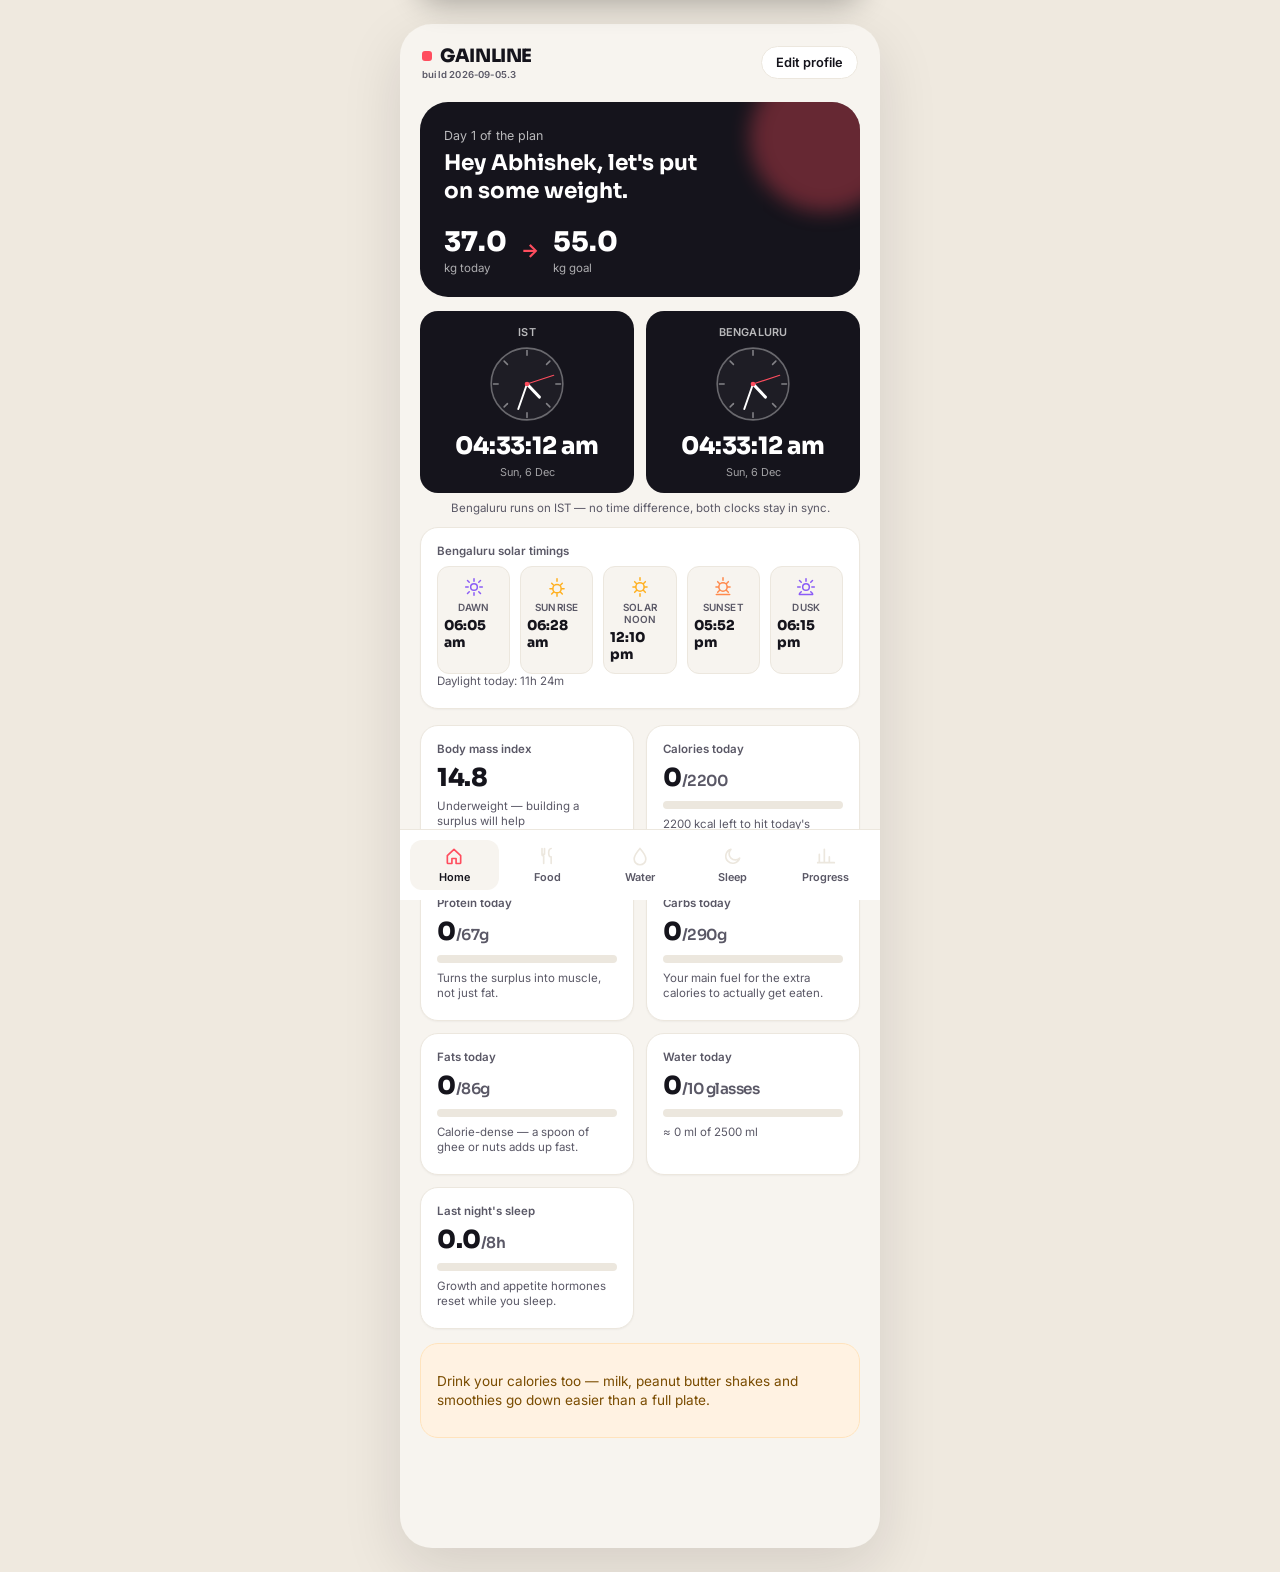
==== commit a63ef647: "Add files via upload" ====
--- a/index.html
+++ b/index.html
@@ -27,6 +27,7 @@
   <header class="topbar">
     <div class="brand">
       <span class="brand-mark">GAINLINE</span>
+      <span class="build-tag" id="buildTag"></span>
     </div>
     <button class="edit-profile-btn" id="editProfileBtn" aria-label="Edit profile">Edit profile</button>
   </header>
--- a/style.css
+++ b/style.css
@@ -634,3 +634,11 @@
   display:none;
 }
 .date-nav-today.show{display:inline;}
+.build-tag{
+  display:block;
+  font-size:.6rem;
+  font-weight:600;
+  color:var(--ink-soft);
+  margin-top:2px;
+  letter-spacing:.02em;
+}
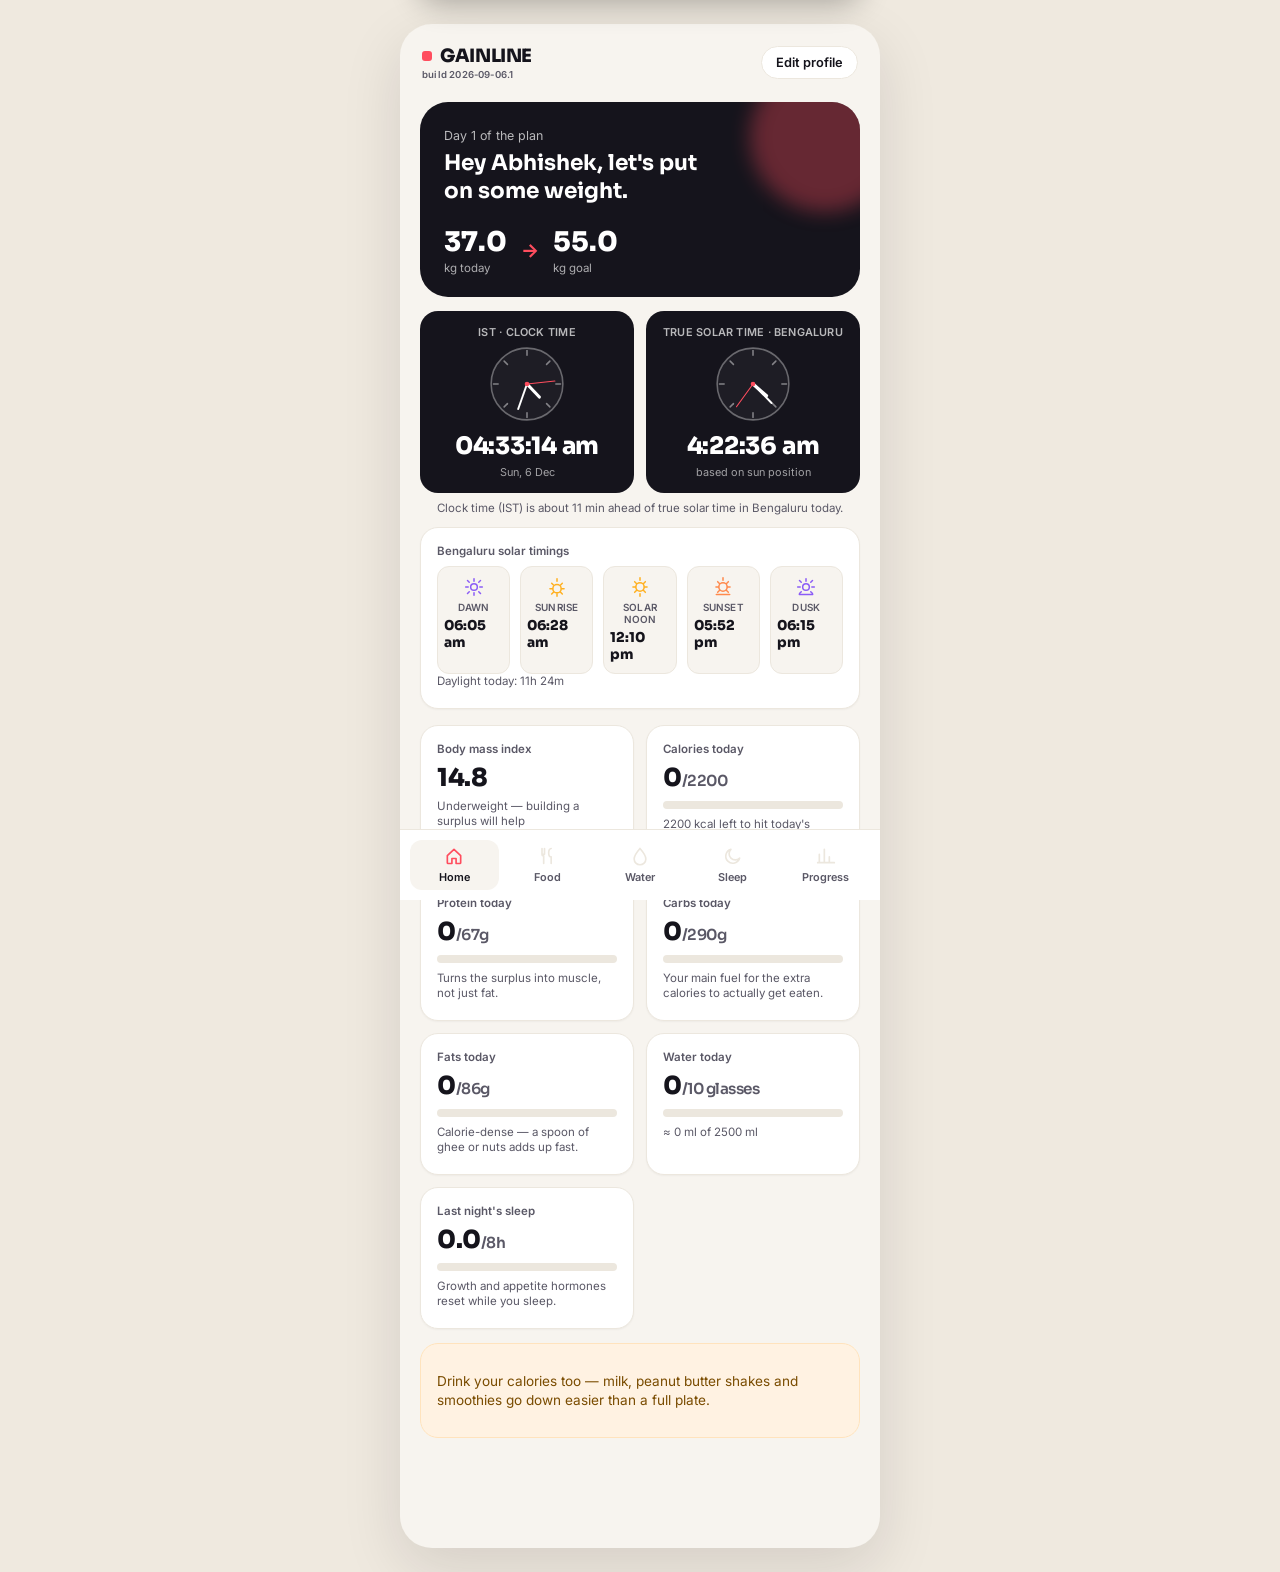
==== commit 3e734761: "Add files via upload" ====
--- a/index.html
+++ b/index.html
@@ -57,7 +57,7 @@
 
       <div class="clock-row">
         <div class="clock-card">
-          <p class="clock-label">IST</p>
+          <p class="clock-label">IST · clock time</p>
           <svg viewBox="0 0 100 100" class="clock-face" id="clockFaceIST">
             <circle cx="50" cy="50" r="46" class="clock-face-ring"/>
             <g class="clock-ticks">
@@ -75,7 +75,7 @@
           <p class="clock-date" id="clockISTDate">—</p>
         </div>
         <div class="clock-card">
-          <p class="clock-label">Bengaluru</p>
+          <p class="clock-label">True solar time · Bengaluru</p>
           <svg viewBox="0 0 100 100" class="clock-face" id="clockFaceBLR">
             <circle cx="50" cy="50" r="46" class="clock-face-ring"/>
             <g class="clock-ticks">
@@ -90,10 +90,10 @@
             <circle cx="50" cy="50" r="3" class="clock-center"/>
           </svg>
           <p class="clock-value" id="clockBLR">--:--:--</p>
-          <p class="clock-date" id="clockBLRDate">—</p>
-        </div>
-      </div>
-      <p class="clock-note">Bengaluru runs on IST — no time difference, both clocks stay in sync.</p>
+          <p class="clock-date" id="clockBLRDate">based on sun position</p>
+        </div>
+      </div>
+      <p class="clock-note" id="solarOffsetNote">Calculating solar offset…</p>
 
       <div class="card solar-card">
         <p class="card-label">Bengaluru solar timings</p>
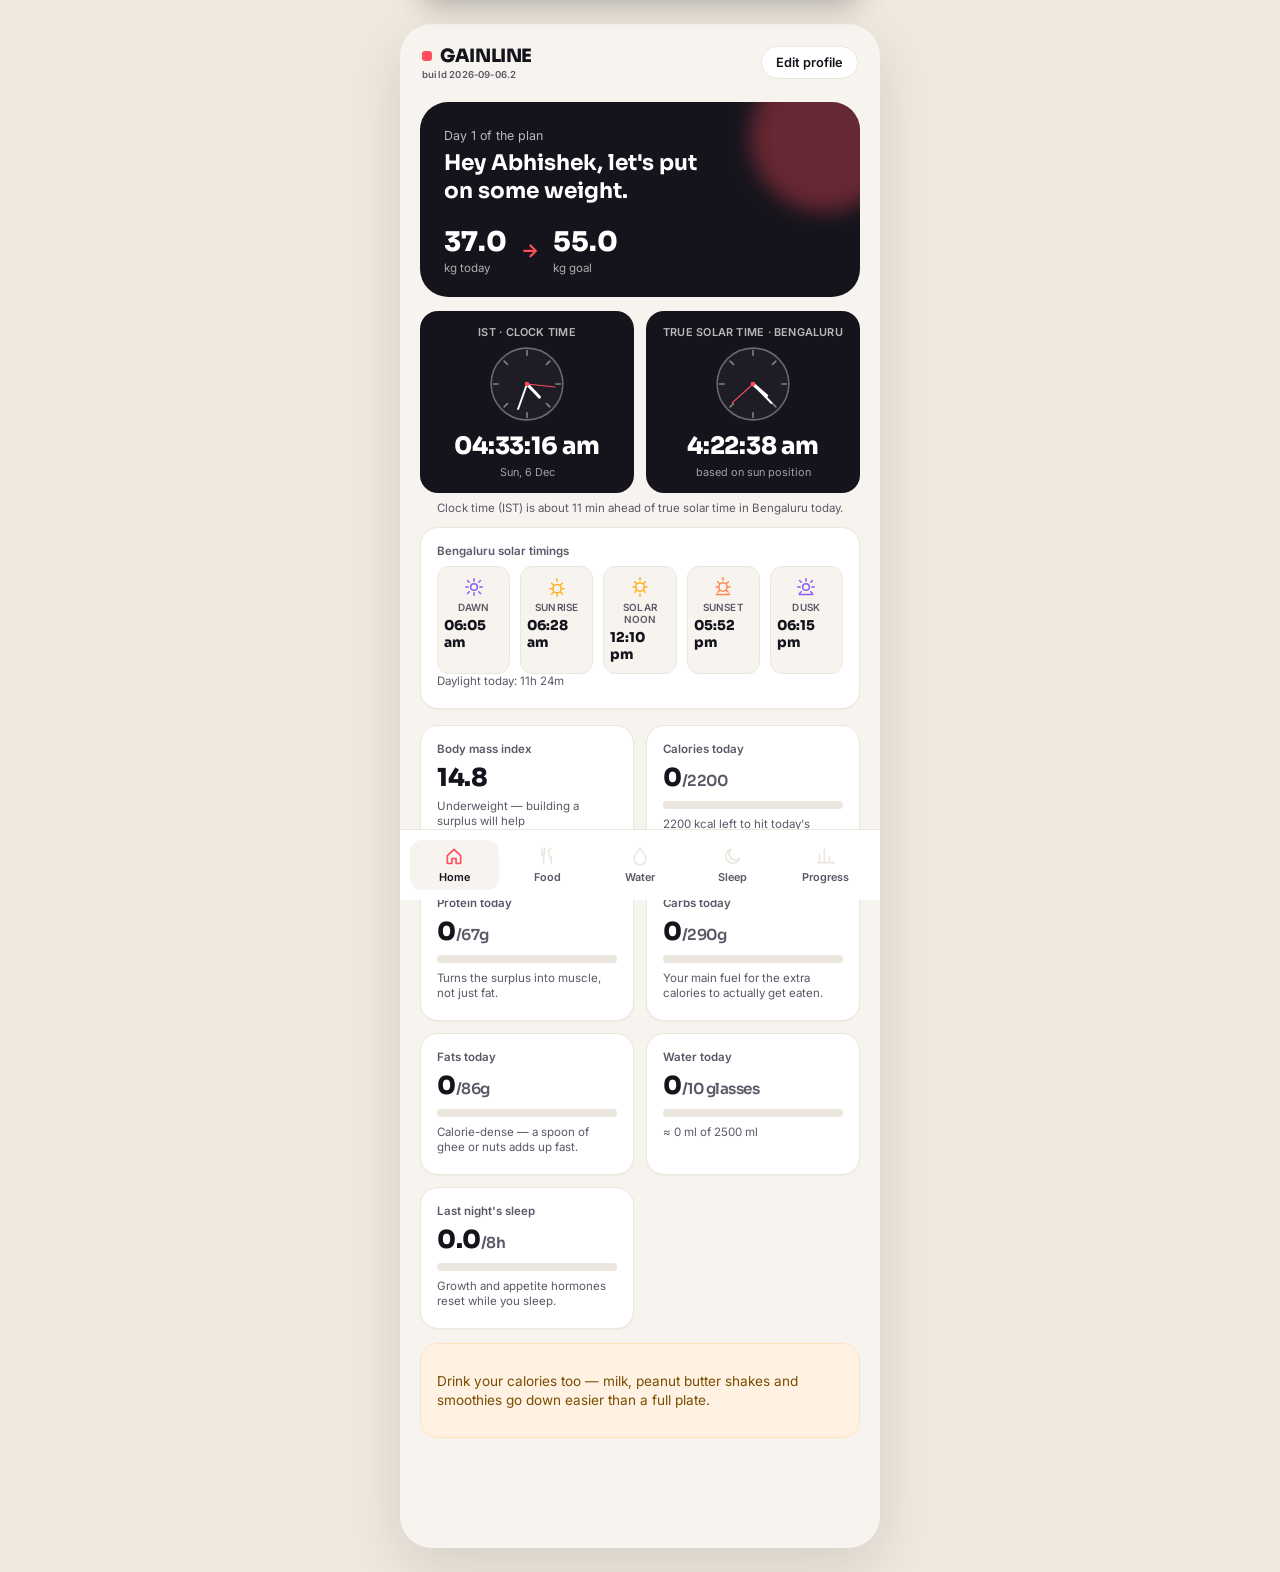
==== commit 8dac9c66: "Add files via upload" ====
--- a/index.html
+++ b/index.html
@@ -208,10 +208,21 @@
       <div class="date-nav">
         <button class="date-nav-arrow" id="foodPrevDay" aria-label="Previous day">‹</button>
         <div class="date-nav-center">
-          <span class="date-nav-label" id="foodDateLabel">Today</span>
+          <button type="button" class="date-nav-label" id="foodDateLabel">Today</button>
           <button class="date-nav-today" id="foodJumpToday">Jump to today</button>
         </div>
         <button class="date-nav-arrow" id="foodNextDay" aria-label="Next day">›</button>
+      </div>
+
+      <div class="calendar-panel" id="foodCalendarPanel">
+        <div class="calendar-header">
+          <button type="button" class="calendar-nav-btn" id="foodCalPrevMonth" aria-label="Previous month">‹</button>
+          <span class="calendar-month-label" id="foodCalMonthLabel">—</span>
+          <button type="button" class="calendar-nav-btn" id="foodCalNextMonth" aria-label="Next month">›</button>
+        </div>
+        <div class="calendar-weekdays"><span>S</span><span>M</span><span>T</span><span>W</span><span>T</span><span>F</span><span>S</span></div>
+        <div class="calendar-grid" id="foodCalGrid"></div>
+        <p class="calendar-legend">● day with a meal logged</p>
       </div>
 
       <form class="log-form" id="foodForm">
@@ -257,10 +268,21 @@
       <div class="date-nav">
         <button class="date-nav-arrow" id="waterPrevDay" aria-label="Previous day">‹</button>
         <div class="date-nav-center">
-          <span class="date-nav-label" id="waterDateLabel">Today</span>
+          <button type="button" class="date-nav-label" id="waterDateLabel">Today</button>
           <button class="date-nav-today" id="waterJumpToday">Jump to today</button>
         </div>
         <button class="date-nav-arrow" id="waterNextDay" aria-label="Next day">›</button>
+      </div>
+
+      <div class="calendar-panel" id="waterCalendarPanel">
+        <div class="calendar-header">
+          <button type="button" class="calendar-nav-btn" id="waterCalPrevMonth" aria-label="Previous month">‹</button>
+          <span class="calendar-month-label" id="waterCalMonthLabel">—</span>
+          <button type="button" class="calendar-nav-btn" id="waterCalNextMonth" aria-label="Next month">›</button>
+        </div>
+        <div class="calendar-weekdays"><span>S</span><span>M</span><span>T</span><span>W</span><span>T</span><span>F</span><span>S</span></div>
+        <div class="calendar-grid" id="waterCalGrid"></div>
+        <p class="calendar-legend">● day with water logged</p>
       </div>
 
       <div class="water-dial">
@@ -306,10 +328,21 @@
       <div class="date-nav">
         <button class="date-nav-arrow" id="sleepPrevDay" aria-label="Previous day">‹</button>
         <div class="date-nav-center">
-          <span class="date-nav-label" id="sleepDateLabel">Today</span>
+          <button type="button" class="date-nav-label" id="sleepDateLabel">Today</button>
           <button class="date-nav-today" id="sleepJumpToday">Jump to today</button>
         </div>
         <button class="date-nav-arrow" id="sleepNextDay" aria-label="Next day">›</button>
+      </div>
+
+      <div class="calendar-panel" id="sleepCalendarPanel">
+        <div class="calendar-header">
+          <button type="button" class="calendar-nav-btn" id="sleepCalPrevMonth" aria-label="Previous month">‹</button>
+          <span class="calendar-month-label" id="sleepCalMonthLabel">—</span>
+          <button type="button" class="calendar-nav-btn" id="sleepCalNextMonth" aria-label="Next month">›</button>
+        </div>
+        <div class="calendar-weekdays"><span>S</span><span>M</span><span>T</span><span>W</span><span>T</span><span>F</span><span>S</span></div>
+        <div class="calendar-grid" id="sleepCalGrid"></div>
+        <p class="calendar-legend">● night with sleep logged</p>
       </div>
 
       <form class="log-form log-form-inline" id="sleepForm">
@@ -360,6 +393,19 @@
 
       <div class="chart-card">
         <svg viewBox="0 0 320 160" class="weight-chart" id="weightChart"></svg>
+      </div>
+
+      <button type="button" class="date-nav-label calendar-standalone-toggle" id="weightCalToggle">Browse weigh-ins by date ▾</button>
+      <div class="calendar-panel" id="weightCalendarPanel">
+        <div class="calendar-header">
+          <button type="button" class="calendar-nav-btn" id="weightCalPrevMonth" aria-label="Previous month">‹</button>
+          <span class="calendar-month-label" id="weightCalMonthLabel">—</span>
+          <button type="button" class="calendar-nav-btn" id="weightCalNextMonth" aria-label="Next month">›</button>
+        </div>
+        <div class="calendar-weekdays"><span>S</span><span>M</span><span>T</span><span>W</span><span>T</span><span>F</span><span>S</span></div>
+        <div class="calendar-grid" id="weightCalGrid"></div>
+        <p class="calendar-legend">● day with a weigh-in logged</p>
+        <p class="calendar-picked" id="weightCalPicked"></p>
       </div>
 
       <div class="progress-summary" id="progressSummary"></div>
--- a/style.css
+++ b/style.css
@@ -642,3 +642,106 @@
   margin-top:2px;
   letter-spacing:.02em;
 }
+
+/* ===== Calendar picker ===== */
+.date-nav-label{
+  background:none;
+  border:none;
+  font-size:.85rem;
+  font-weight:700;
+  color:var(--ink);
+  padding:0;
+}
+.calendar-standalone-toggle{
+  display:block;
+  width:100%;
+  text-align:center;
+  background:var(--card);
+  border:1px solid var(--line);
+  border-radius:999px;
+  padding:11px 14px;
+  font-size:.82rem;
+  font-weight:700;
+  color:var(--ink);
+  margin:4px 0 10px;
+}
+.calendar-panel{
+  display:none;
+  background:var(--card);
+  border:1px solid var(--line);
+  border-radius:var(--radius-md);
+  padding:14px;
+  margin-bottom:16px;
+}
+.calendar-panel.open{display:block;animation:fadeIn .2s ease;}
+.calendar-header{
+  display:flex;
+  align-items:center;
+  justify-content:space-between;
+  margin-bottom:10px;
+}
+.calendar-nav-btn{
+  width:30px;height:30px;
+  border-radius:50%;
+  border:none;
+  background:var(--paper);
+  color:var(--ink);
+  font-size:1rem;
+  font-weight:700;
+}
+.calendar-month-label{font-family:'Sora',sans-serif;font-size:.9rem;font-weight:700;}
+.calendar-weekdays{
+  display:grid;
+  grid-template-columns:repeat(7,1fr);
+  margin-bottom:4px;
+}
+.calendar-weekdays span{
+  text-align:center;
+  font-size:.65rem;
+  font-weight:700;
+  color:var(--ink-soft);
+}
+.calendar-grid{
+  display:grid;
+  grid-template-columns:repeat(7,1fr);
+  gap:4px;
+}
+.cal-cell{
+  aspect-ratio:1;
+  border:none;
+  background:var(--paper);
+  border-radius:10px;
+  font-size:.78rem;
+  font-weight:600;
+  color:var(--ink);
+  position:relative;
+  display:flex;
+  align-items:center;
+  justify-content:center;
+}
+.cal-cell-blank{background:transparent;}
+.cal-cell.is-today{box-shadow:inset 0 0 0 1.5px var(--ink-soft);}
+.cal-cell.selected{background:var(--coral);color:#fff;}
+.cal-cell.disabled{opacity:.3;}
+.cal-cell.has-data::after{
+  content:"";
+  position:absolute;
+  bottom:4px;
+  width:4px;height:4px;
+  border-radius:50%;
+  background:var(--teal);
+}
+.cal-cell.selected.has-data::after{background:#fff;}
+.calendar-legend{
+  font-size:.68rem;
+  color:var(--ink-soft);
+  margin:10px 0 0;
+  text-align:center;
+}
+.calendar-picked{
+  font-size:.8rem;
+  font-weight:600;
+  color:var(--ink);
+  text-align:center;
+  margin:8px 0 0;
+}
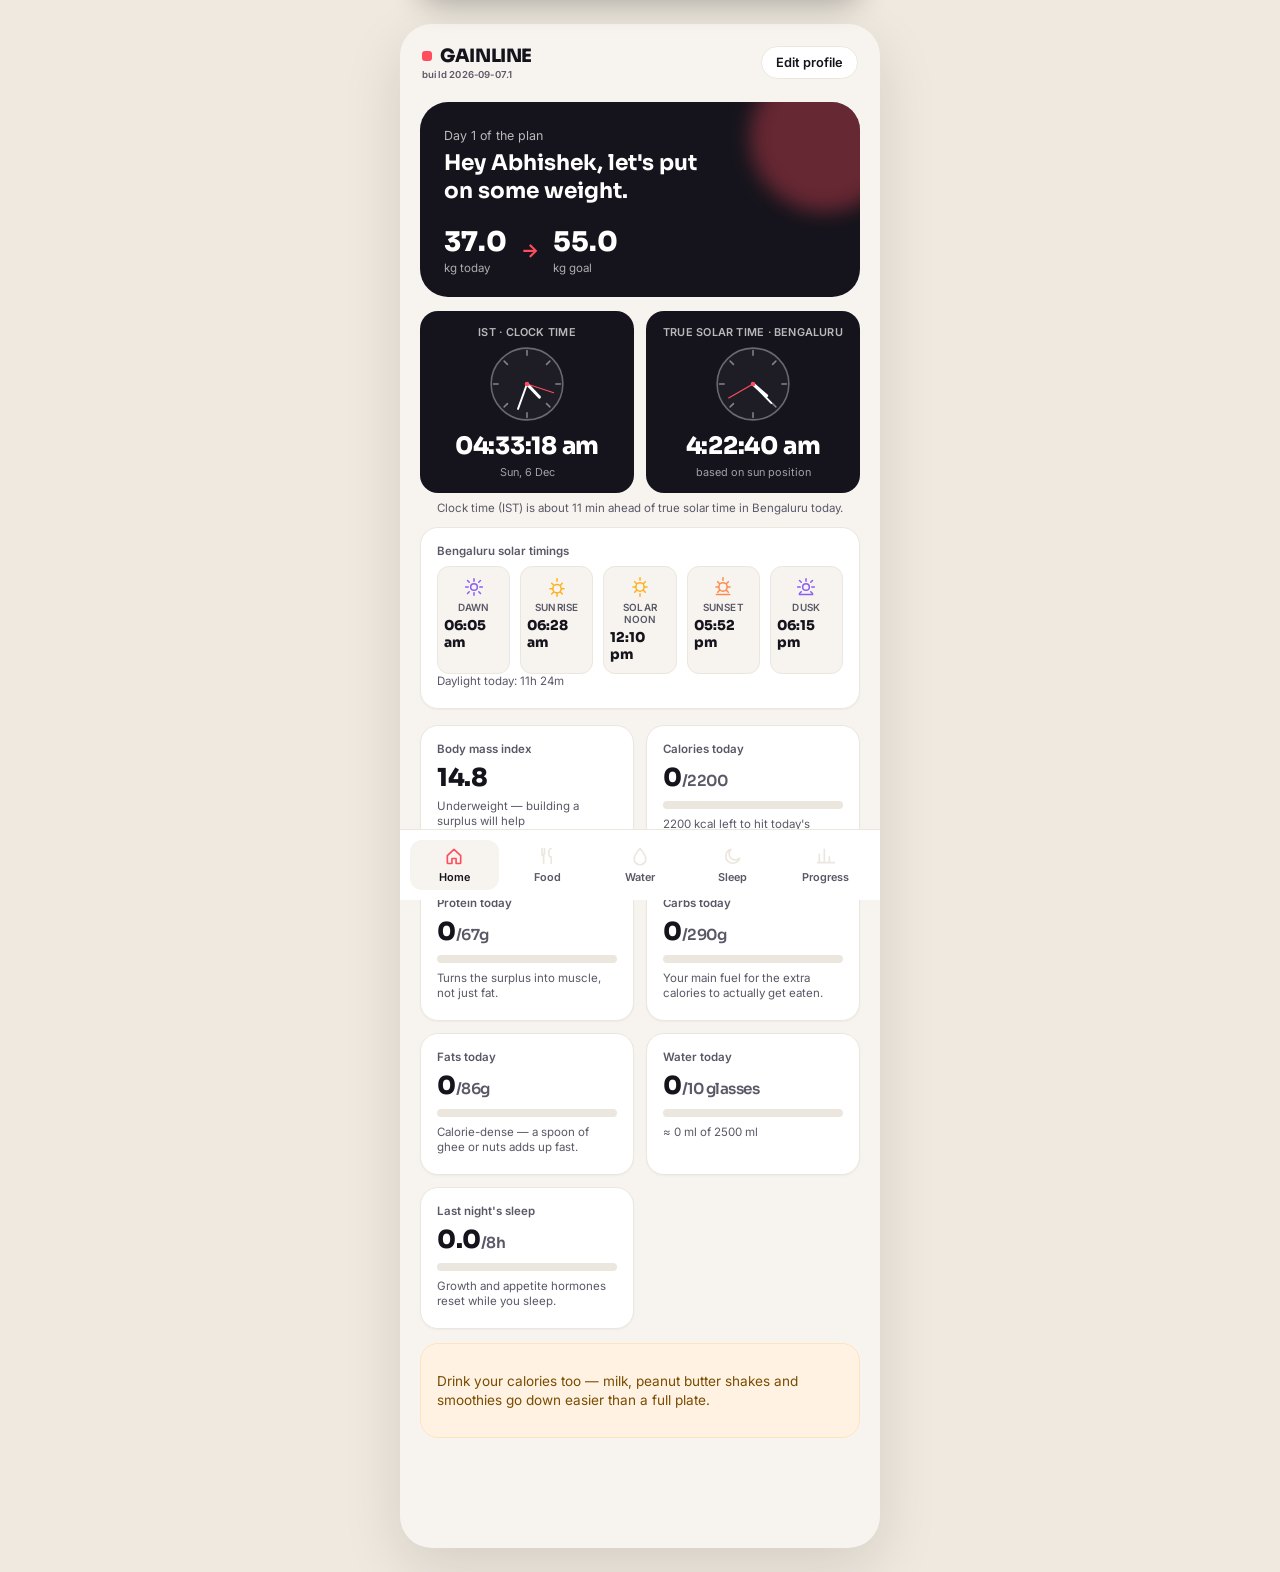
==== commit da18cfaf: "Add files via upload" ====
--- a/index.html
+++ b/index.html
@@ -225,15 +225,24 @@
         <p class="calendar-legend">● day with a meal logged</p>
       </div>
 
+      <div class="quick-add-block">
+        <p class="quick-add-label">Quick add — fills the form below with an estimate, edit before adding</p>
+        <div class="quick-add-row">
+          <button type="button" class="quick-add-chip" id="presetShake">💪 Weight gain shake</button>
+          <button type="button" class="quick-add-chip" id="presetRagi">🌾 Ragi millet shake</button>
+          <button type="button" class="quick-add-chip" id="presetCreatine">⚡ Creatine (5g)</button>
+        </div>
+      </div>
+
       <form class="log-form" id="foodForm">
         <input type="text" id="foodName" placeholder="What did you eat?" required maxlength="60">
         <div class="log-form-row">
-          <input type="number" id="foodCalories" placeholder="Calories" min="0" required>
-          <input type="number" id="foodProtein" placeholder="Protein (g)" min="0">
+          <input type="number" id="foodCalories" placeholder="Calories" min="0" step="any" required>
+          <input type="number" id="foodProtein" placeholder="Protein (g)" min="0" step="any">
         </div>
         <div class="log-form-row">
-          <input type="number" id="foodCarbs" placeholder="Carbs (g)" min="0">
-          <input type="number" id="foodFats" placeholder="Fats (g)" min="0">
+          <input type="number" id="foodCarbs" placeholder="Carbs (g)" min="0" step="any">
+          <input type="number" id="foodFats" placeholder="Fats (g)" min="0" step="any">
         </div>
         <button type="submit" class="btn-primary">Add to today's log</button>
       </form>
@@ -257,6 +266,30 @@
         </div>
         <p class="alarm-block-sub">Get a nudge if you haven't logged a meal in a while.</p>
         <input type="time" id="foodAlarmTime" class="alarm-time-input">
+      </div>
+
+      <div class="alarm-block">
+        <div class="alarm-block-head">
+          <h3>Protein / weight gain shake reminder</h3>
+          <label class="switch">
+            <input type="checkbox" id="shakeAlarmEnabled">
+            <span class="switch-track"></span>
+          </label>
+        </div>
+        <p class="alarm-block-sub">A daily nudge to have your protein or ragi shake.</p>
+        <input type="time" id="shakeAlarmTime" class="alarm-time-input">
+      </div>
+
+      <div class="alarm-block">
+        <div class="alarm-block-head">
+          <h3>Creatine reminder</h3>
+          <label class="switch">
+            <input type="checkbox" id="creatineAlarmEnabled">
+            <span class="switch-track"></span>
+          </label>
+        </div>
+        <p class="alarm-block-sub">A daily nudge to take your creatine — consistency matters more than timing.</p>
+        <input type="time" id="creatineAlarmTime" class="alarm-time-input">
       </div>
     </section>
 
@@ -314,7 +347,7 @@
         </div>
         <p class="alarm-block-sub">Repeats every N hours while the app is open.</p>
         <div class="log-form-row">
-          <input type="number" id="waterAlarmInterval" class="alarm-time-input" min="1" max="6" value="2">
+          <input type="number" id="waterAlarmInterval" class="alarm-time-input" min="1" max="6" step="any" value="2">
           <span class="alarm-suffix">hours</span>
         </div>
       </div>
@@ -452,7 +485,7 @@
         <input type="number" id="pAge" min="10" max="100" required>
       </label>
       <label>Height (cm)
-        <input type="number" id="pHeight" min="100" max="230" required>
+        <input type="number" id="pHeight" min="100" max="230" step="any" required>
       </label>
       <label>Current weight (kg)
         <input type="number" id="pWeight" step="0.1" min="20" max="200" required>
--- a/style.css
+++ b/style.css
@@ -745,3 +745,23 @@
   text-align:center;
   margin:8px 0 0;
 }
+
+/* ===== Quick-add supplement chips ===== */
+.quick-add-block{margin-bottom:14px;}
+.quick-add-label{font-size:.7rem;color:var(--ink-soft);margin:0 0 8px;}
+.quick-add-row{
+  display:flex;
+  flex-wrap:wrap;
+  gap:8px;
+}
+.quick-add-chip{
+  background:var(--card);
+  border:1px solid var(--line);
+  border-radius:999px;
+  padding:9px 14px;
+  font-size:.78rem;
+  font-weight:600;
+  color:var(--ink);
+}
+.quick-add-chip:active{background:var(--paper);}
+
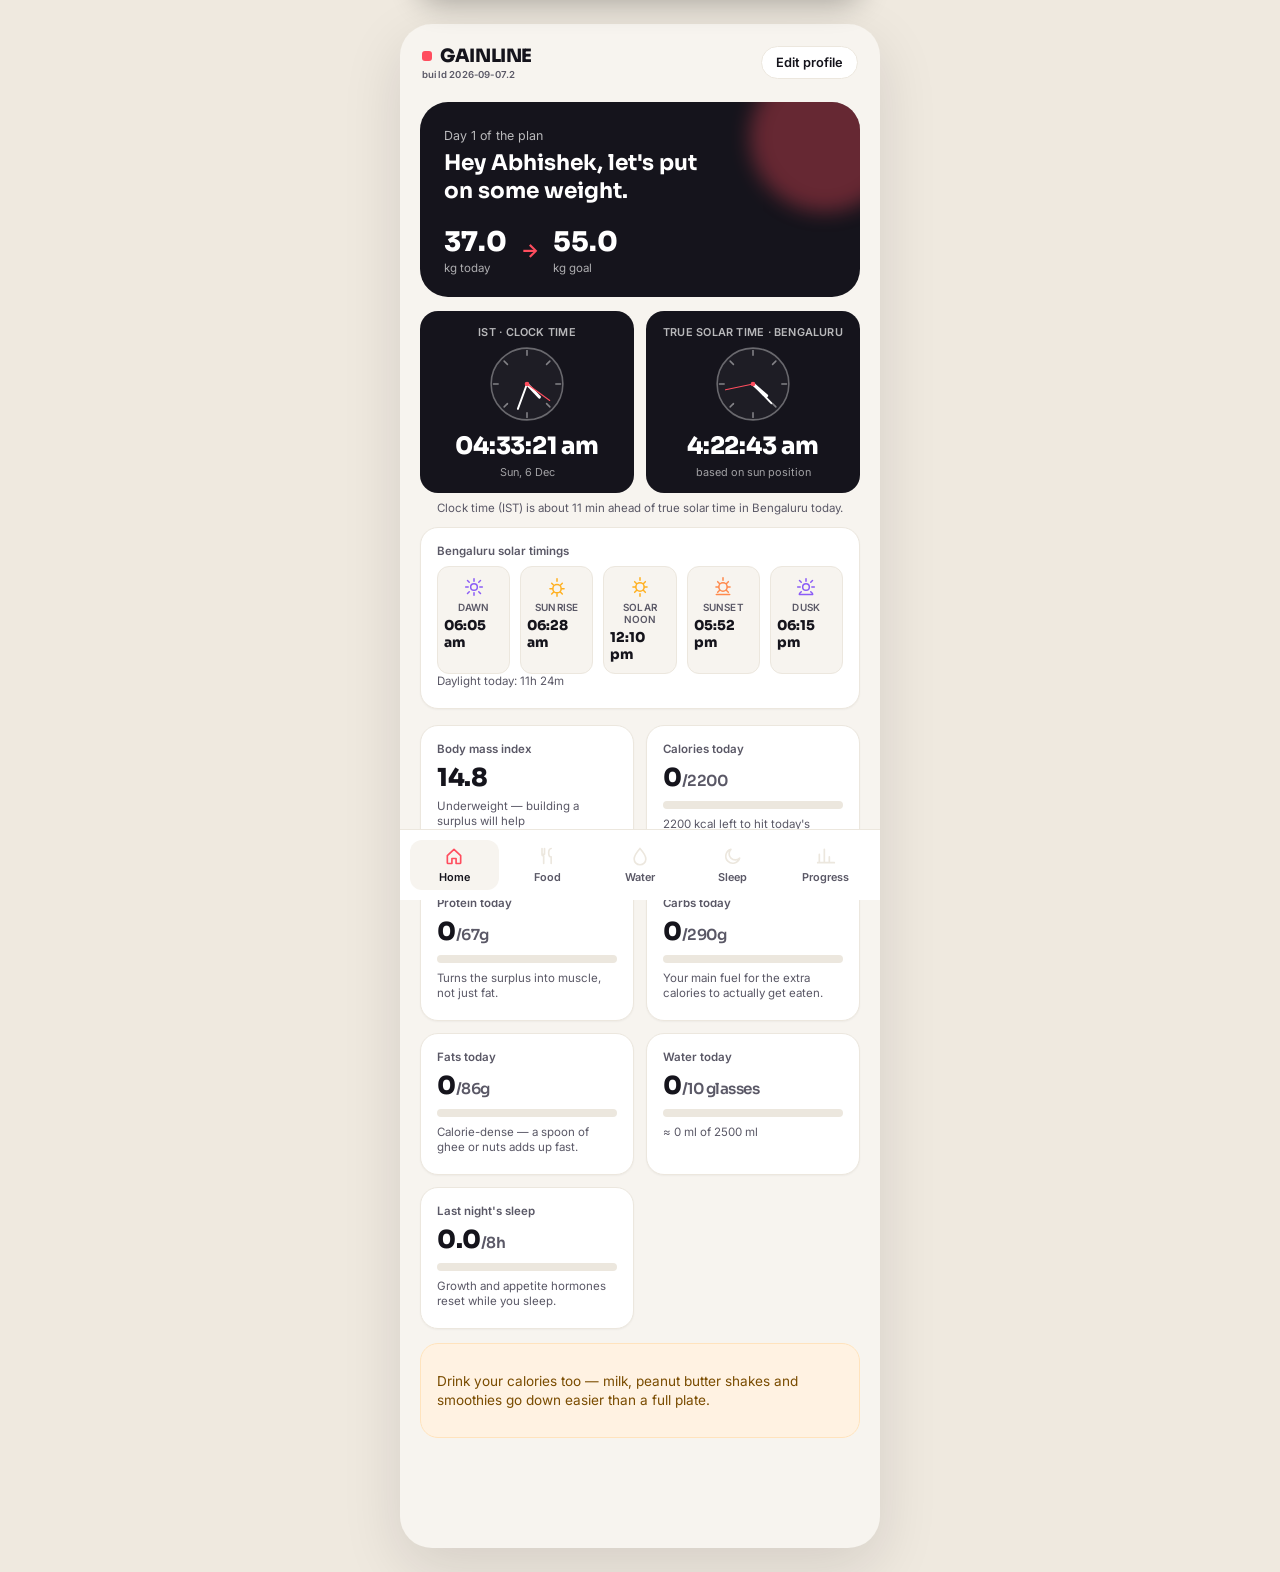
==== commit 48f779f6: "Add files via upload" ====
--- a/index.html
+++ b/index.html
@@ -228,9 +228,18 @@
       <div class="quick-add-block">
         <p class="quick-add-label">Quick add — fills the form below with an estimate, edit before adding</p>
         <div class="quick-add-row">
-          <button type="button" class="quick-add-chip" id="presetShake">💪 Weight gain shake</button>
-          <button type="button" class="quick-add-chip" id="presetRagi">🌾 Ragi millet shake</button>
-          <button type="button" class="quick-add-chip" id="presetCreatine">⚡ Creatine (5g)</button>
+          <button type="button" class="quick-add-chip" id="presetShake">
+            <svg class="chip-icon" viewBox="0 0 24 24" fill="none" stroke="currentColor" stroke-width="2" stroke-linecap="round" stroke-linejoin="round"><path d="M4 9v6M2 10v4M20 9v6M22 10v4"/><rect x="6" y="7" width="3" height="10" rx="1"/><rect x="15" y="7" width="3" height="10" rx="1"/><line x1="9" y1="12" x2="15" y2="12"/></svg>
+            <span>Weight gain shake</span>
+          </button>
+          <button type="button" class="quick-add-chip" id="presetRagi">
+            <svg class="chip-icon" viewBox="0 0 24 24" fill="none" stroke="currentColor" stroke-width="2" stroke-linecap="round" stroke-linejoin="round"><line x1="12" y1="22" x2="12" y2="6"/><path d="M12 6c-2 0-3-1-3-3M12 6c2 0 3-1 3-3M12 10c-2 0-3-1-3-3M12 10c2 0 3-1 3-3M12 14c-2 0-3-1-3-3M12 14c2 0 3-1 3-3"/></svg>
+            <span>Ragi millet shake</span>
+          </button>
+          <button type="button" class="quick-add-chip" id="presetCreatine">
+            <svg class="chip-icon" viewBox="0 0 24 24" fill="currentColor" stroke="none"><path d="M13 2 4 14h6l-1 8 9-12h-6l1-8z"/></svg>
+            <span>Creatine (5g)</span>
+          </button>
         </div>
       </div>
 
--- a/style.css
+++ b/style.css
@@ -18,11 +18,14 @@
 
 *{box-sizing:border-box;}
 html,body{margin:0;padding:0;}
+html{overflow-x:hidden;}
 body{
   background:var(--paper);
   color:var(--ink);
   font-family:'Inter',sans-serif;
   -webkit-font-smoothing:antialiased;
+  overflow-x:hidden;
+  width:100%;
 }
 h1,h2,h3{font-family:'Sora',sans-serif;margin:0;}
 button{font-family:inherit;cursor:pointer;}
@@ -623,7 +626,25 @@
   align-items:center;
   gap:2px;
 }
-.date-nav-label{font-size:.85rem;font-weight:700;color:var(--ink);}
+.date-nav-label{
+  font-size:.8rem;
+  font-weight:700;
+  color:var(--ink);
+  background:var(--paper);
+  border:1px solid var(--line);
+  border-radius:999px;
+  padding:4px 12px 4px 8px;
+  display:inline-flex;
+  align-items:center;
+  gap:5px;
+}
+.date-nav-label::before{
+  content:"";
+  width:13px;height:13px;flex:none;
+  background-color:var(--ink-soft);
+  -webkit-mask:url('data:image/svg+xml;utf8,<svg xmlns="http://www.w3.org/2000/svg" viewBox="0 0 24 24" fill="none" stroke="black" stroke-width="2.2" stroke-linecap="round" stroke-linejoin="round"><rect x="3" y="4" width="18" height="18" rx="2"/><line x1="16" y1="2" x2="16" y2="6"/><line x1="8" y1="2" x2="8" y2="6"/><line x1="3" y1="10" x2="21" y2="10"/></svg>') center / contain no-repeat;
+  mask:url('data:image/svg+xml;utf8,<svg xmlns="http://www.w3.org/2000/svg" viewBox="0 0 24 24" fill="none" stroke="black" stroke-width="2.2" stroke-linecap="round" stroke-linejoin="round"><rect x="3" y="4" width="18" height="18" rx="2"/><line x1="16" y1="2" x2="16" y2="6"/><line x1="8" y1="2" x2="8" y2="6"/><line x1="3" y1="10" x2="21" y2="10"/></svg>') center / contain no-repeat;
+}
 .date-nav-today{
   background:none;
   border:none;
@@ -644,14 +665,6 @@
 }
 
 /* ===== Calendar picker ===== */
-.date-nav-label{
-  background:none;
-  border:none;
-  font-size:.85rem;
-  font-weight:700;
-  color:var(--ink);
-  padding:0;
-}
 .calendar-standalone-toggle{
   display:block;
   width:100%;
@@ -755,6 +768,9 @@
   gap:8px;
 }
 .quick-add-chip{
+  display:inline-flex;
+  align-items:center;
+  gap:6px;
   background:var(--card);
   border:1px solid var(--line);
   border-radius:999px;
@@ -763,5 +779,6 @@
   font-weight:600;
   color:var(--ink);
 }
+.quick-add-chip .chip-icon{width:15px;height:15px;flex:none;color:var(--ink-soft);}
 .quick-add-chip:active{background:var(--paper);}
 
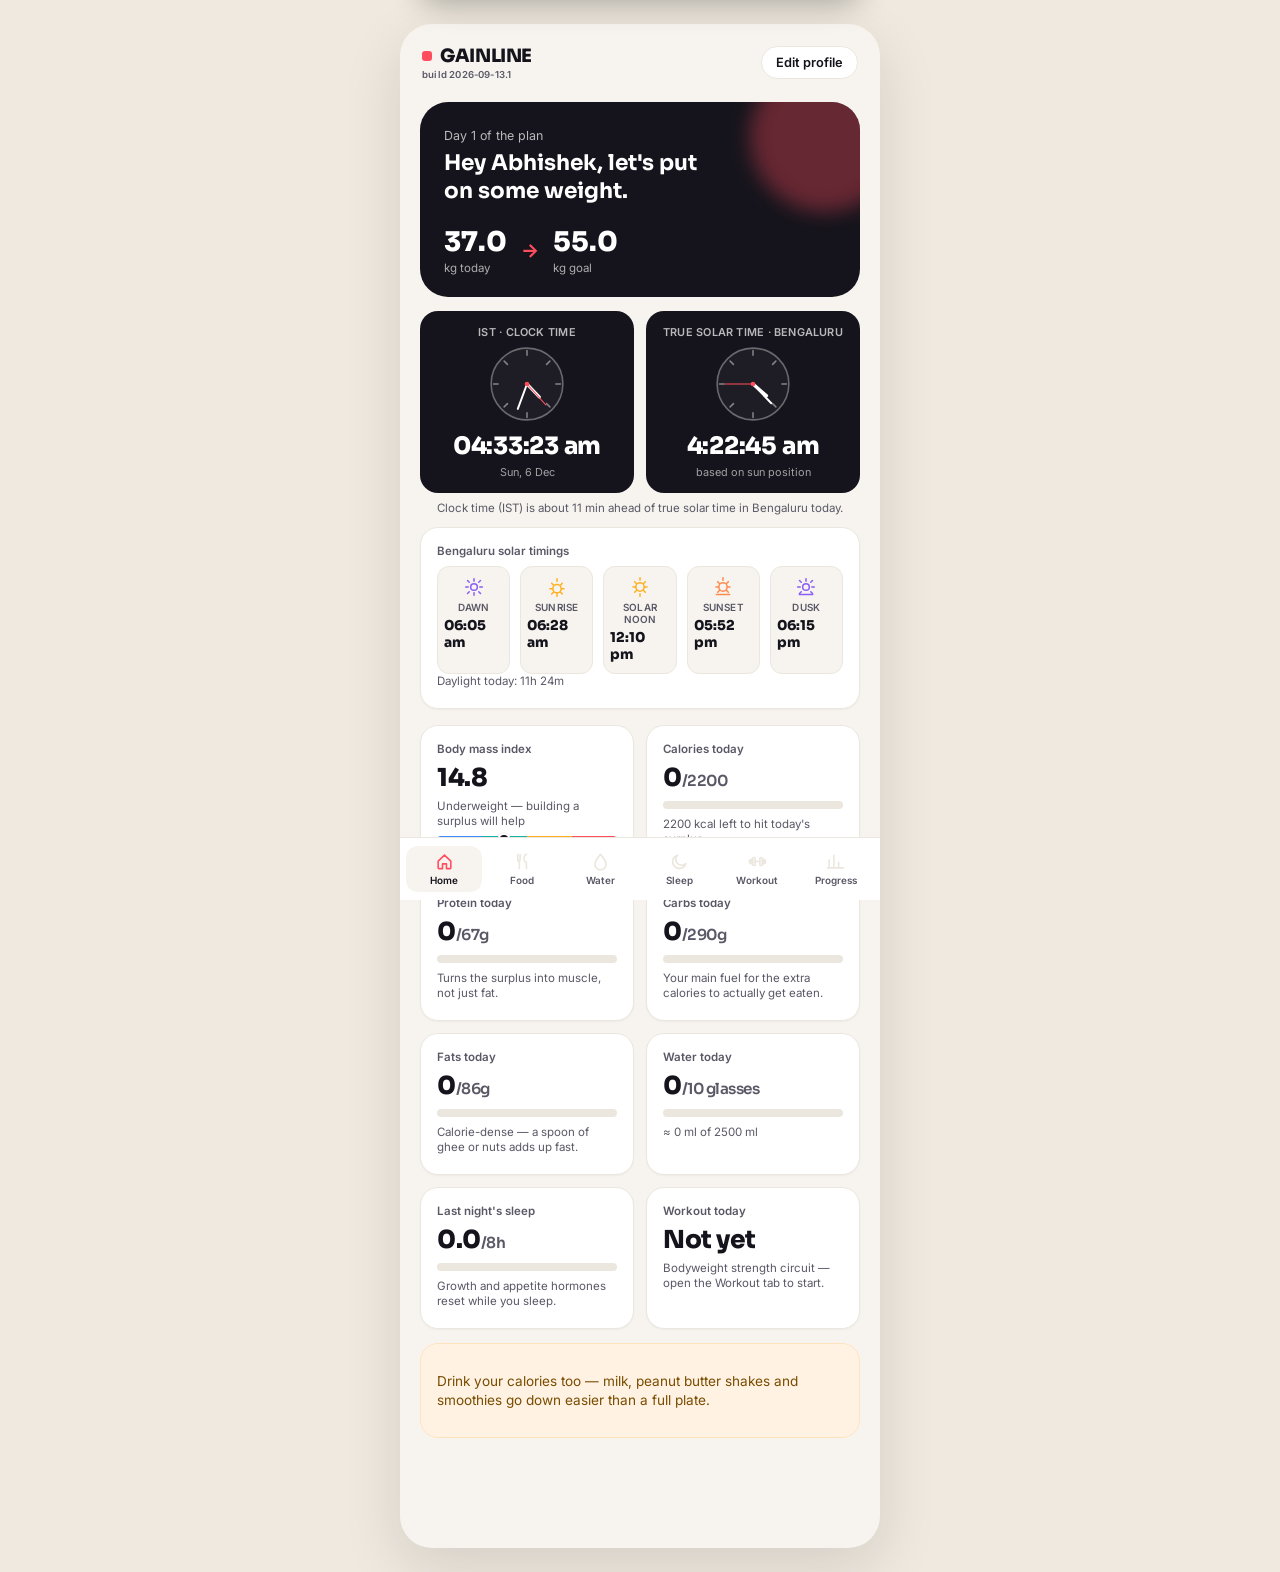
==== commit 5e159cc7: "Add files via upload" ====
--- a/index.html
+++ b/index.html
@@ -192,6 +192,12 @@
           <p class="card-sub">Growth and appetite hormones reset while you sleep.</p>
         </div>
 
+        <div class="card card-workout">
+          <p class="card-label">Workout today</p>
+          <p class="card-big" id="workoutStatusText">Not yet</p>
+          <p class="card-sub" id="workoutStatusSub">Bodyweight strength circuit — open the Workout tab to start.</p>
+        </div>
+
       </div>
 
       <div class="tip-strip" id="tipStrip">
@@ -246,12 +252,12 @@
       <form class="log-form" id="foodForm">
         <input type="text" id="foodName" placeholder="What did you eat?" required maxlength="60">
         <div class="log-form-row">
-          <input type="number" id="foodCalories" placeholder="Calories" min="0" step="any" required>
-          <input type="number" id="foodProtein" placeholder="Protein (g)" min="0" step="any">
+          <input type="number" id="foodCalories" placeholder="Calories" min="0" step="0.01" required>
+          <input type="number" id="foodProtein" placeholder="Protein (g)" min="0" step="0.01">
         </div>
         <div class="log-form-row">
-          <input type="number" id="foodCarbs" placeholder="Carbs (g)" min="0" step="any">
-          <input type="number" id="foodFats" placeholder="Fats (g)" min="0" step="any">
+          <input type="number" id="foodCarbs" placeholder="Carbs (g)" min="0" step="0.01">
+          <input type="number" id="foodFats" placeholder="Fats (g)" min="0" step="0.01">
         </div>
         <button type="submit" class="btn-primary">Add to today's log</button>
       </form>
@@ -356,7 +362,7 @@
         </div>
         <p class="alarm-block-sub">Repeats every N hours while the app is open.</p>
         <div class="log-form-row">
-          <input type="number" id="waterAlarmInterval" class="alarm-time-input" min="1" max="6" step="any" value="2">
+          <input type="number" id="waterAlarmInterval" class="alarm-time-input" min="1" max="6" step="0.5" value="2">
           <span class="alarm-suffix">hours</span>
         </div>
       </div>
@@ -420,6 +426,66 @@
           </label>
         </div>
         <input type="time" id="wakeAlarmTime" class="alarm-time-input">
+      </div>
+    </section>
+
+    <!-- ============ WORKOUT ============ -->
+    <section class="screen" id="screen-workout">
+      <h2 class="screen-title">Strength circuit</h2>
+      <p class="screen-sub">Bodyweight only, no equipment — pick a focus and go.</p>
+
+      <div class="quick-add-row" id="workoutCategoryChips">
+        <button type="button" class="quick-add-chip category-chip active" data-cat="full">Full body</button>
+        <button type="button" class="quick-add-chip category-chip" data-cat="upper">Upper body</button>
+        <button type="button" class="quick-add-chip category-chip" data-cat="lower">Lower body</button>
+        <button type="button" class="quick-add-chip category-chip" data-cat="core">Core</button>
+      </div>
+
+      <div class="rounds-picker">
+        <span class="rounds-label">Rounds</span>
+        <button type="button" class="btn-round" id="roundsMinus" aria-label="Fewer rounds">–</button>
+        <span class="rounds-value" id="roundsValue">2</span>
+        <button type="button" class="btn-round" id="roundsPlus" aria-label="More rounds">+</button>
+      </div>
+
+      <div class="workout-preview-card">
+        <p class="workout-preview-label">Today's plan</p>
+        <ul class="workout-exercise-list" id="workoutExerciseList"></ul>
+        <p class="workout-preview-meta" id="workoutPreviewMeta">—</p>
+        <button type="button" class="btn-primary btn-block" id="startWorkoutBtn">Start workout</button>
+      </div>
+
+      <div class="date-nav">
+        <button class="date-nav-arrow" id="workoutPrevDay" aria-label="Previous day">‹</button>
+        <div class="date-nav-center">
+          <button type="button" class="date-nav-label" id="workoutDateLabel">Today</button>
+          <button class="date-nav-today" id="workoutJumpToday">Jump to today</button>
+        </div>
+        <button class="date-nav-arrow" id="workoutNextDay" aria-label="Next day">›</button>
+      </div>
+
+      <div class="calendar-panel" id="workoutCalendarPanel">
+        <div class="calendar-header">
+          <button type="button" class="calendar-nav-btn" id="workoutCalPrevMonth" aria-label="Previous month">‹</button>
+          <span class="calendar-month-label" id="workoutCalMonthLabel">—</span>
+          <button type="button" class="calendar-nav-btn" id="workoutCalNextMonth" aria-label="Next month">›</button>
+        </div>
+        <div class="calendar-weekdays"><span>S</span><span>M</span><span>T</span><span>W</span><span>T</span><span>F</span><span>S</span></div>
+        <div class="calendar-grid" id="workoutCalGrid"></div>
+        <p class="calendar-legend">● day with a workout logged</p>
+      </div>
+
+      <ul class="entry-list" id="workoutEntryList"></ul>
+
+      <div class="alarm-block">
+        <div class="alarm-block-head">
+          <h3>Workout reminder</h3>
+          <label class="switch">
+            <input type="checkbox" id="workoutAlarmEnabled">
+            <span class="switch-track"></span>
+          </label>
+        </div>
+        <input type="time" id="workoutAlarmTime" class="alarm-time-input">
       </div>
     </section>
 
@@ -474,6 +540,10 @@
       <svg class="nav-icon" viewBox="0 0 24 24"><path d="M20 14.5A8.5 8.5 0 1 1 9.5 4a7 7 0 0 0 10.5 10.5Z"/></svg>
       <span>Sleep</span>
     </button>
+    <button class="nav-item" data-screen="workout">
+      <svg class="nav-icon" viewBox="0 0 24 24"><path d="M4 9v6M2 10v4M20 9v6M22 10v4"/><rect x="6" y="7" width="3" height="10" rx="1"/><rect x="15" y="7" width="3" height="10" rx="1"/><line x1="9" y1="12" x2="15" y2="12"/></svg>
+      <span>Workout</span>
+    </button>
     <button class="nav-item" data-screen="progress">
       <svg class="nav-icon" viewBox="0 0 24 24"><path d="M4 20V10M10 20V4M16 20v-7M22 20H2"/></svg>
       <span>Progress</span>
@@ -494,7 +564,7 @@
         <input type="number" id="pAge" min="10" max="100" required>
       </label>
       <label>Height (cm)
-        <input type="number" id="pHeight" min="100" max="230" step="any" required>
+        <input type="number" id="pHeight" min="100" max="230" step="0.1" required>
       </label>
       <label>Current weight (kg)
         <input type="number" id="pWeight" step="0.1" min="20" max="200" required>
@@ -520,6 +590,39 @@
   </div>
 </div>
 
+<!-- ============ WORKOUT RUNNER OVERLAY ============ -->
+<div class="modal-backdrop" id="workoutRunnerBackdrop">
+  <div class="modal workout-runner-modal">
+    <div id="runnerActiveView">
+      <p class="runner-progress-label" id="runnerProgressLabel">Exercise 1 of 6 · Round 1 of 2</p>
+      <h3 class="runner-exercise-name" id="runnerExerciseName">Jumping Jacks</h3>
+      <div class="runner-ring-wrap">
+        <svg viewBox="0 0 200 200" class="runner-ring">
+          <circle cx="100" cy="100" r="88" class="runner-ring-track"/>
+          <circle cx="100" cy="100" r="88" class="runner-ring-fill" id="runnerRingFill"/>
+        </svg>
+        <div class="runner-ring-center">
+          <span class="runner-seconds" id="runnerSeconds">30</span>
+          <span class="runner-phase" id="runnerPhase">Work</span>
+        </div>
+      </div>
+      <p class="runner-next-label" id="runnerNextLabel">Next: Bodyweight squats</p>
+      <div class="runner-controls">
+        <button type="button" class="btn-round btn-round-lg" id="runnerPauseBtn" aria-label="Pause">
+          <svg class="chip-icon" id="runnerPauseIcon" viewBox="0 0 24 24" fill="currentColor" stroke="none"><rect x="6" y="5" width="4" height="14" rx="1"/><rect x="14" y="5" width="4" height="14" rx="1"/></svg>
+        </button>
+        <button type="button" class="btn-primary btn-block" id="runnerSkipBtn">Skip</button>
+      </div>
+      <button type="button" class="preset-delete-link" id="runnerEndBtn">End workout</button>
+    </div>
+    <div id="runnerCompleteView" class="runner-complete-view">
+      <h3>Workout complete 🎉</h3>
+      <p class="runner-complete-stat" id="runnerCompleteStat">—</p>
+      <button type="button" class="btn-primary btn-block" id="runnerDoneBtn">Done</button>
+    </div>
+  </div>
+</div>
+
 <script src="app.js"></script>
 </body>
 </html>
--- a/style.css
+++ b/style.css
@@ -356,24 +356,31 @@
   background:var(--card);
   border-top:1px solid var(--line);
   display:flex;
-  padding:10px 10px calc(10px + env(safe-area-inset-bottom));
-  gap:4px;
+  padding:8px 6px calc(8px + env(safe-area-inset-bottom));
+  gap:2px;
 }
 .nav-item{
   flex:1;
+  min-width:0;
   background:none;
   border:none;
   display:flex;
   flex-direction:column;
   align-items:center;
-  gap:4px;
+  gap:3px;
   padding:6px 0;
   color:var(--ink-soft);
-  font-size:.68rem;
+  font-size:.62rem;
   font-weight:600;
   border-radius:var(--radius-sm);
 }
-.nav-item .nav-icon{width:20px;height:20px;fill:none;stroke:var(--line);stroke-width:2;stroke-linecap:round;stroke-linejoin:round;}
+.nav-item span{
+  max-width:100%;
+  overflow:hidden;
+  text-overflow:ellipsis;
+  white-space:nowrap;
+}
+.nav-item .nav-icon{width:19px;height:19px;flex:none;fill:none;stroke:var(--line);stroke-width:2;stroke-linecap:round;stroke-linejoin:round;}
 .nav-item.active{color:var(--ink);background:var(--paper);}
 .nav-item.active .nav-icon{stroke:var(--coral);}
 
@@ -782,3 +789,81 @@
 .quick-add-chip .chip-icon{width:15px;height:15px;flex:none;color:var(--ink-soft);}
 .quick-add-chip:active{background:var(--paper);}
 
+
+/* ===== Workout screen ===== */
+.category-chip.active{background:var(--ink);color:#fff;border-color:var(--ink);}
+.category-chip.active .chip-icon{color:#fff;}
+
+.rounds-picker{
+  display:flex;
+  align-items:center;
+  justify-content:center;
+  gap:16px;
+  margin:16px 0;
+}
+.rounds-label{font-size:.78rem;color:var(--ink-soft);font-weight:600;}
+.rounds-value{font-family:'Sora',sans-serif;font-size:1.2rem;font-weight:800;min-width:20px;text-align:center;}
+
+.workout-preview-card{
+  background:var(--card);
+  border:1px solid var(--line);
+  border-radius:var(--radius-md);
+  padding:18px;
+  margin-bottom:16px;
+}
+.workout-preview-label{font-size:.72rem;color:var(--ink-soft);font-weight:600;margin:0 0 10px;text-transform:uppercase;letter-spacing:.02em;}
+.workout-exercise-list{
+  list-style:none;
+  margin:0 0 10px;
+  padding:0;
+  display:flex;
+  flex-direction:column;
+  gap:8px;
+}
+.workout-exercise-list li{
+  display:flex;
+  align-items:center;
+  justify-content:space-between;
+  font-size:.85rem;
+  color:var(--ink);
+}
+.workout-exercise-list li span:last-child{color:var(--ink-soft);font-size:.78rem;}
+.workout-preview-meta{font-size:.75rem;color:var(--ink-soft);margin:0 0 14px;}
+.btn-block{width:100%;}
+
+/* ===== Workout runner overlay ===== */
+.workout-runner-modal{
+  border-radius:24px;
+  text-align:center;
+  padding-bottom:26px;
+}
+.runner-progress-label{font-size:.75rem;color:var(--ink-soft);font-weight:600;margin:0 0 4px;}
+.runner-exercise-name{font-size:1.3rem;margin-bottom:14px;}
+.runner-ring-wrap{position:relative;width:220px;height:220px;margin:0 auto 14px;}
+.runner-ring{width:100%;height:100%;transform:rotate(-90deg);}
+.runner-ring-track{fill:none;stroke:var(--line);stroke-width:14;}
+.runner-ring-fill{
+  fill:none;stroke:var(--coral);stroke-width:14;stroke-linecap:round;
+  stroke-dasharray:552.9;
+  stroke-dashoffset:0;
+  transition:stroke-dashoffset .3s linear, stroke .2s ease;
+}
+.runner-ring-fill.phase-rest{stroke:var(--teal);}
+.runner-ring-center{
+  position:absolute;inset:0;
+  display:flex;flex-direction:column;align-items:center;justify-content:center;
+}
+.runner-seconds{font-family:'Sora',sans-serif;font-size:3rem;font-weight:800;line-height:1;}
+.runner-phase{font-size:.78rem;color:var(--ink-soft);font-weight:700;text-transform:uppercase;letter-spacing:.04em;margin-top:4px;}
+.runner-next-label{font-size:.78rem;color:var(--ink-soft);margin:0 0 18px;}
+.runner-controls{
+  display:flex;
+  align-items:center;
+  gap:10px;
+  margin-bottom:12px;
+}
+.btn-round-lg{width:52px;height:52px;}
+.btn-round-lg .chip-icon{width:18px;height:18px;color:var(--ink);}
+.runner-complete-view{display:none;padding:10px 4px;}
+.runner-complete-view.show{display:block;}
+.runner-complete-stat{font-size:.9rem;color:var(--ink-soft);margin:10px 0 20px;line-height:1.5;}
